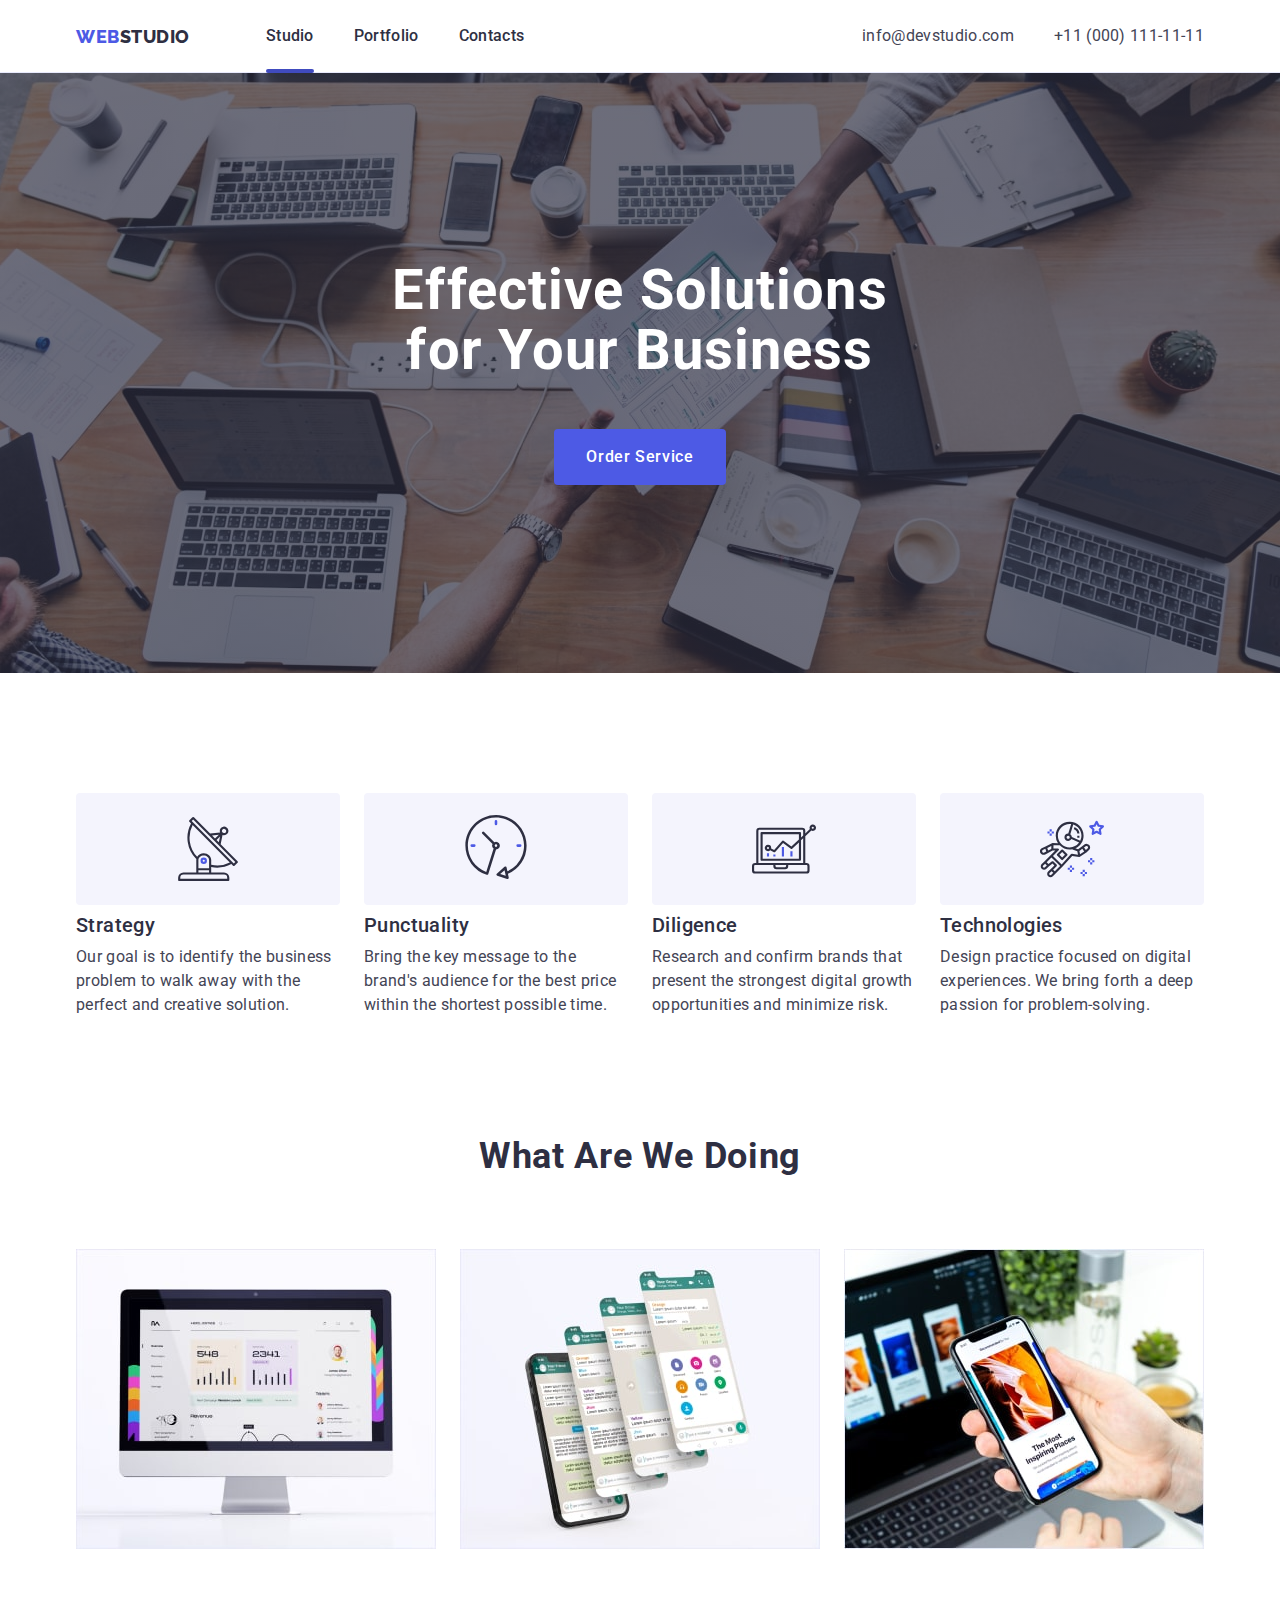
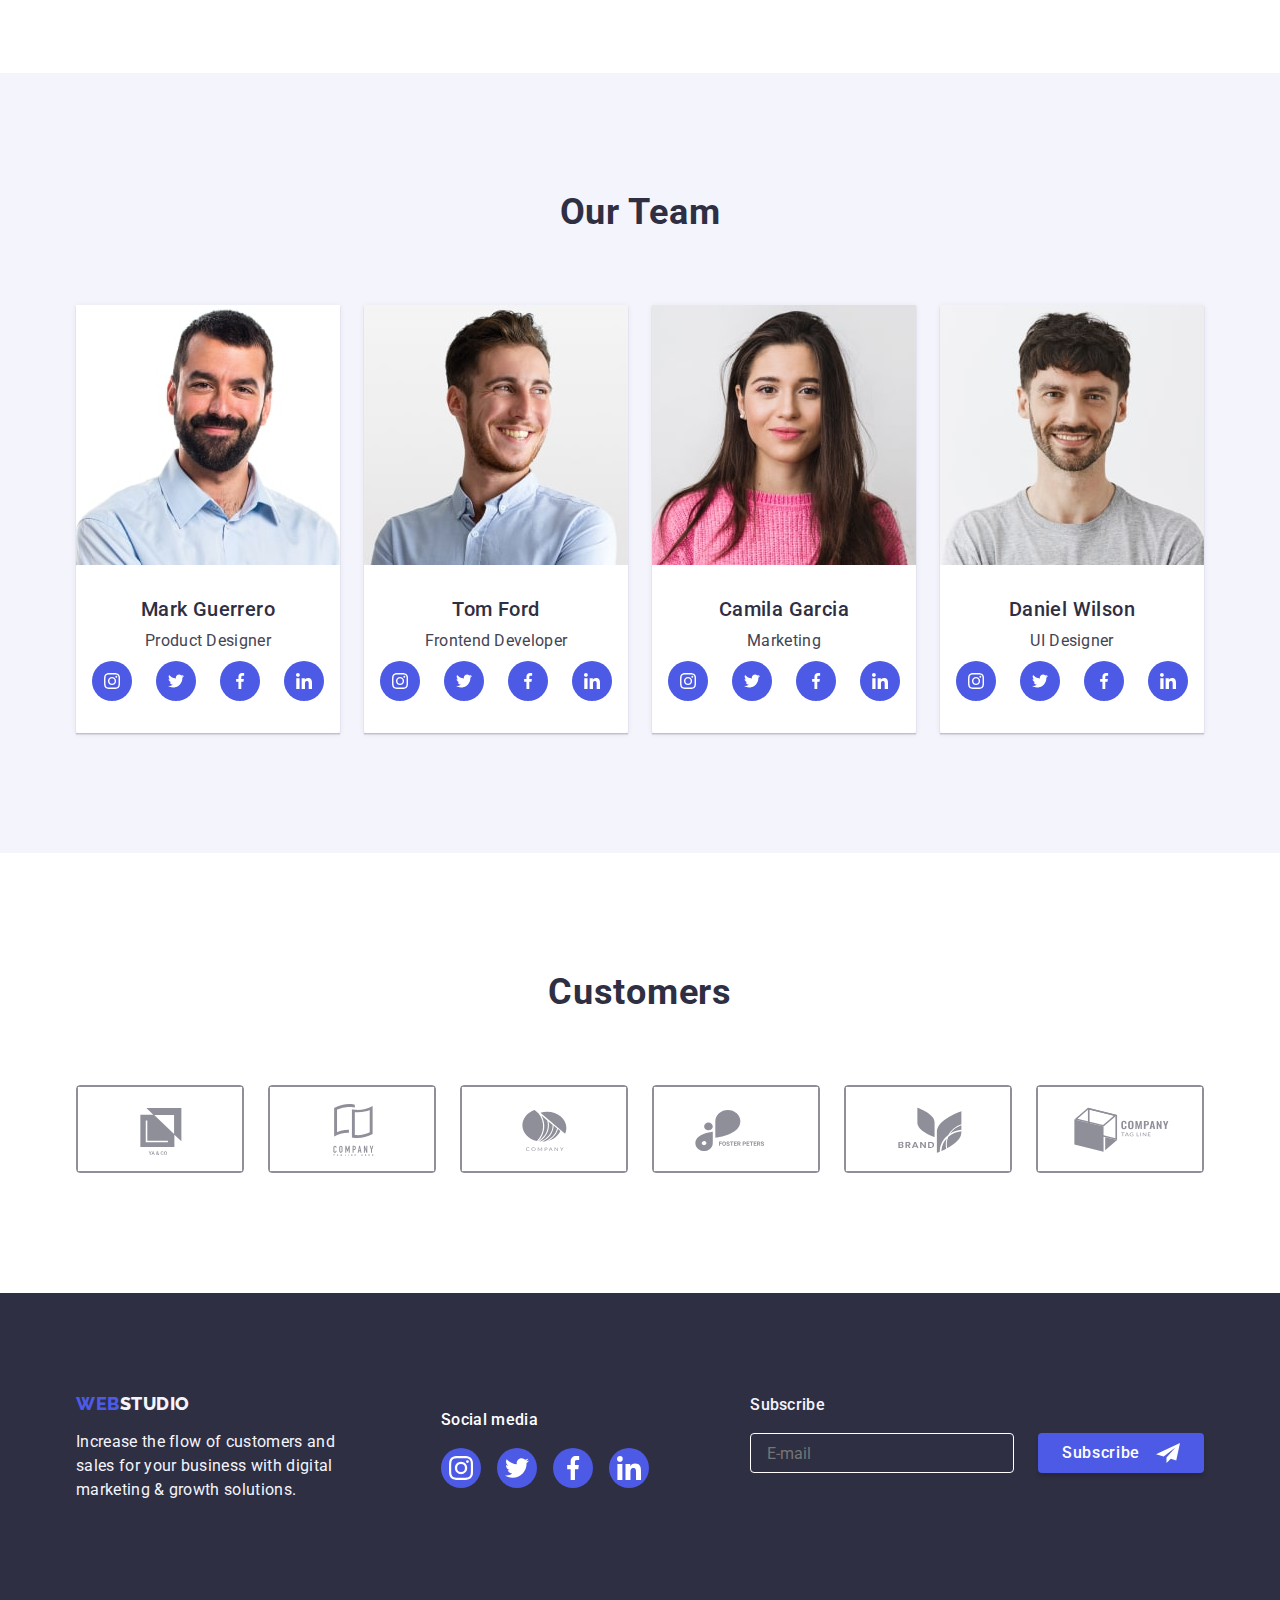
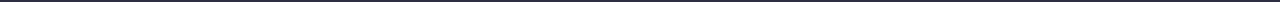
==== index.html @ 7d73eb9a "clone" ====
<!DOCTYPE html>
<html lang="en">
  <head>
    <meta charset="UTF-8" />
    <meta http-equiv="X-UA-Compatible" content="IE=edge" />
    <meta name="viewport" content="width=device-width, initial-scale=1.0" />
    <title>Document</title>
    <link rel="preconnect" href="https://fonts.googleapis.com" />
    <link rel="preconnect" href="https://fonts.gstatic.com" crossorigin />
    <link
      href="https://fonts.googleapis.com/css2?family=Raleway:wght@800&family=Roboto:wght@400;500;700;900&display=swap"
      rel="stylesheet"
    />
    <link
      rel="stylesheet"
      href="https://cdnjs.cloudflare.com/ajax/libs/modern-normalize/1.1.0/modern-normalize.min.css"
    />
    <link rel="stylesheet" href="./css/styles.css" />
  </head>

  <body>
    <header class="header">
      <div class="container header-container">
        <nav class="header-navigation">
          <a class="logo-web link" href="./index.html"
            >Web<span class="logo-studio">Studio</span></a
          >
          <ul class="header-menu list">
            <li class="menu-item item">
              <a class="header-link menu-link link current" href="./index.html"
                >Studio</a
              >
            </li>
            <li class="menu-item item">
              <a class="header-link menu-link link" href="./portfolio.html"
                >Portfolio</a
              >
            </li>
            <li class="menu-item item">
              <a class="header-link menu-link link" href="">Contacts</a>
            </li>
          </ul>
        </nav>
        <address class="header-information">
          <ul class="header-information-list list">
            <li class="item information-item">
              <a
                class="header-link contact-link link"
                href="mailto:info@devstudio.com"
                >info@devstudio.com</a
              >
            </li>
            <li class="item information-item">
              <a class="header-link contact-link link" href="tel:+110001111111"
                >+11 (000) 111-11-11</a
              >
            </li>
          </ul>
        </address>
      </div>
    </header>
    <main>
      <section class="hero">
        <div class="container hero-container">
          <h1 class="hero-title">Effective Solutions for Your Business</h1>
          <button type="button" class="hero-button button" data-modal-open>
            Order Service
          </button>
        </div>
      </section>
      <section class="benefits section">
        <div class="container container-benefits">
          <h2 hidden class="benefits-title title">Benefits</h2>
          <ul class="benefits-list list benefits-container">
            <li class="benefits-item item">
              <div class="benefits-wrap">
                <svg class="benefits-icon" width="64" height="64">
                  <use href="./images/icons.svg#icon-antenna"></use>
                </svg>
              </div>
              <h3 class="benefits-subtitle subtitle">Strategy</h3>
              <p class="benefits-text text">
                Our goal is to identify the business problem to walk away with
                the perfect and creative solution.
              </p>
            </li>
            <li class="benefits-item item">
              <div class="benefits-wrap">
                <div>
                  <svg class="benefits-icon" width="64" height="64">
                    <use href="./images/icons.svg#icon-clock"></use>
                  </svg>
                </div>
              </div>
              <h3 class="benefits-subtitle subtitle">Punctuality</h3>
              <p class="benefits-text text">
                Bring the key message to the brand's audience for the best price
                within the shortest possible time.
              </p>
            </li>
            <li class="benefits-item item">
              <div class="benefits-wrap">
                <svg class="benefits-icon" width="64" height="64">
                  <use href="./images/icons.svg#icon-diagram"></use>
                </svg>
              </div>
              <h3 class="benefits-subtitle subtitle">Diligence</h3>
              <p class="benefits-text text">
                Research and confirm brands that present the strongest digital
                growth opportunities and minimize risk.
              </p>
            </li>

            <li class="benefits-item item">
              <div class="benefits-wrap">
                <svg class="benefits-icon" width="64" height="64">
                  <use href="./images/icons.svg#icon-astronaut"></use>
                </svg>
              </div>
              <h3 class="benefits-subtitle subtitle">Technologies</h3>
              <p class="benefits-text text">
                Design practice focused on digital experiences. We bring forth a
                deep passion for problem-solving.
              </p>
            </li>
          </ul>
        </div>
      </section>
      <section class="service section">
        <div class="container">
          <h2 class="service-title title">What are we doing</h2>
          <ul class="service-list list service-container">
            <li class="service-item item">
              <img
                class="service-image"
                src="./images/img1-1.jpg"
                alt="statistics on the monitor"
                width="360"
                height="300"
              />
            </li>
            <li class="service-item item">
              <img
                class="service-image"
                src="./images/img1-2.jpg"
                alt="chat on the phone"
                width="360"
                height="300"
              />
            </li>
            <li class="service-item item">
              <img
                class="service-image"
                src="./images/img1-3.jpg"
                alt="phone and laptop"
                width="360"
                height="300"
              />
            </li>
          </ul>
        </div>
      </section>
      <section class="team section">
        <div class="container">
          <h2 class="team-title title">Our Team</h2>
          <ul class="team-list list team-container">
            <li class="team-item item">
              <img
                class="team-image"
                src="./images/img-2-1.jpg"
                alt="portrait of the Product Designer"
                width="264"
                height="260"
              />
              <div class="team-wrap">
                <h3 class="team-subtitle subtitle">Mark Guerrero</h3>
                <p class="team-text text">Product Designer</p>
                <ul class="team-soc-list list">
                  <li class="team-soc-item item">
                    <a href="" class="team-soc-link link">
                      <svg class="team-soc-icon" width="16" height="16">
                        <use href="./images/icons.svg#icon-instagram"></use>
                      </svg>
                    </a>
                  </li>
                  <li class="team-soc-item item">
                    <a href="" class="team-soc-link link">
                      <svg class="team-soc-icon" width="16" height="16">
                        <use href="./images/icons.svg#icon-twitter"></use>
                      </svg>
                    </a>
                  </li>
                  <li class="team-soc-item item">
                    <a href="" class="team-soc-link link">
                      <svg class="team-soc-icon" width="16" height="16">
                        <use href="./images/icons.svg#icon-facebook"></use>
                      </svg>
                    </a>
                  </li>
                  <li class="team-soc-item item">
                    <a href="" class="team-soc-link link">
                      <svg class="team-soc-icon" width="16" height="16">
                        <use href="./images/icons.svg#icon-linkedin"></use>
                      </svg>
                    </a>
                  </li>
                </ul>
              </div>
            </li>
            <li class="team-item item">
              <img
                class="team-image"
                src="./images/img-2-2.jpg"
                alt="portrait of the Frontend Developer"
                width="264"
                height="260"
              />
              <div class="team-wrap">
                <h3 class="team-subtitle subtitle">Tom Ford</h3>
                <p class="team-text text">Frontend Developer</p>
                <ul class="team-soc-list list">
                  <li class="team-soc-item item">
                    <a href="" class="team-soc-link link">
                      <svg class="team-soc-icon" width="16" height="16">
                        <use href="./images/icons.svg#icon-instagram"></use>
                      </svg>
                    </a>
                  </li>
                  <li class="team-soc-item item">
                    <a href="" class="team-soc-link link">
                      <svg class="team-soc-icon" width="16" height="16">
                        <use href="./images/icons.svg#icon-twitter"></use>
                      </svg>
                    </a>
                  </li>
                  <li class="team-soc-item item">
                    <a href="" class="team-soc-link link">
                      <svg class="team-soc-icon" width="16" height="16">
                        <use href="./images/icons.svg#icon-facebook"></use>
                      </svg>
                    </a>
                  </li>
                  <li class="team-soc-item item">
                    <a href="" class="team-soc-link link">
                      <svg class="team-soc-icon" width="16" height="16">
                        <use href="./images/icons.svg#icon-linkedin"></use>
                      </svg>
                    </a>
                  </li>
                </ul>
              </div>
            </li>
            <li class="team-item item">
              <img
                class="team-image"
                src="./images/img2-3.jpg"
                alt="portrait of marketing worker"
                width="264"
                height="260"
              />
              <div class="team-wrap">
                <h3 class="team-subtitle subtitle">Camila Garcia</h3>
                <p class="team-text text">Marketing</p>
                <ul class="team-soc-list list">
                  <li class="team-soc-item item">
                    <a href="" class="team-soc-link link">
                      <svg class="team-soc-icon" width="16" height="16">
                        <use href="./images/icons.svg#icon-instagram"></use>
                      </svg>
                    </a>
                  </li>
                  <li class="team-soc-item item">
                    <a href="" class="team-soc-link link">
                      <svg class="team-soc-icon" width="16" height="16">
                        <use href="./images/icons.svg#icon-twitter"></use>
                      </svg>
                    </a>
                  </li>
                  <li class="team-soc-item item">
                    <a href="" class="team-soc-link link">
                      <svg class="team-soc-icon" width="16" height="16">
                        <use href="./images/icons.svg#icon-facebook"></use>
                      </svg>
                    </a>
                  </li>
                  <li class="team-soc-item item">
                    <a href="" class="team-soc-link link">
                      <svg class="team-soc-icon" width="16" height="16">
                        <use href="./images/icons.svg#icon-linkedin"></use>
                      </svg>
                    </a>
                  </li>
                </ul>
              </div>
            </li>
            <li class="team-item item">
              <img
                class="team-image"
                src="./images/img2-4.jpg"
                alt="portrait of the UI Designer"
                width="264"
                height="260"
              />
              <div class="team-wrap">
                <h3 class="team-subtitle subtitle">Daniel Wilson</h3>
                <p class="team-text text">UI Designer</p>
                <ul class="team-soc-list list">
                  <li class="team-soc-item item">
                    <a href="" class="team-soc-link link">
                      <svg class="team-soc-icon" width="16" height="16">
                        <use href="./images/icons.svg#icon-instagram"></use>
                      </svg>
                    </a>
                  </li>
                  <li class="team-soc-item item">
                    <a href="" class="team-soc-link link">
                      <svg class="team-soc-icon" width="16" height="16">
                        <use href="./images/icons.svg#icon-twitter"></use>
                      </svg>
                    </a>
                  </li>
                  <li class="team-soc-item item">
                    <a href="" class="team-soc-link link">
                      <svg class="team-soc-icon" width="16" height="16">
                        <use href="./images/icons.svg#icon-facebook"></use>
                      </svg>
                    </a>
                  </li>
                  <li class="team-soc-item item">
                    <a href="" class="team-soc-link link">
                      <svg class="team-soc-icon" width="16" height="16">
                        <use href="./images/icons.svg#icon-linkedin"></use>
                      </svg>
                    </a>
                  </li>
                </ul>
              </div>
            </li>
          </ul>
        </div>
      </section>
      <section class="section section-customers">
        <div class="container container-customers">
          <h2 class="title customers-title">Customers</h2>
          <ul class="list customers-list">
            <li class="item item-customers">
              <a href="" class="link customers-link">
                <svg class="customers-soc-icon" width="104" height="56">
                  <use href="./images/icons.svg#icon-Logo1"></use>
                </svg>
              </a>
            </li>
            <li class="item item-customers">
              <a href="" class="link customers-link">
                <svg class="customers-soc-icon" width="104" height="56">
                  <use href="./images/icons.svg#icon-Logo2"></use>
                </svg>
              </a>
            </li>
            <li class="item item-customers">
              <a href="" class="link customers-link">
                <svg class="customers-soc-icon" width="104" height="56">
                  <use href="./images/icons.svg#icon-Logo3"></use>
                </svg>
              </a>
            </li>
            <li class="item item-customers">
              <a href="" class="link customers-link">
                <svg class="customers-soc-icon" width="104" height="56">
                  <use href="./images/icons.svg#icon-Logo4"></use>
                </svg>
              </a>
            </li>
            <li class="item item-customers">
              <a href="" class="link customers-link">
                <svg class="customers-soc-icon" width="104" height="56">
                  <use href="./images/icons.svg#icon-Logo5"></use>
                </svg>
              </a>
            </li>
            <li class="item item-customers">
              <a href="" class="link customers-link">
                <svg class="customers-soc-icon" width="104" height="56">
                  <use href="./images/icons.svg#icon-Logo6"></use>
                </svg>
              </a>
            </li>
          </ul>
        </div>
      </section>
    </main>
    <footer class="footer">
      <div class="container">
        <div class="footer-wrap">
          <div class="footer-top">
            <a class="footer-logo logo-web link" href="./index.html"
              >Web<span class="logo-studio studio">Studio</span></a
            >
            <p class="footer-text text">
              Increase the flow of customers and sales for your business with
              digital marketing & growth solutions.
            </p>
          </div>
          <div class="footer-soc-icon">
            <p class="social-media">Social media</p>
            <ul class="list footer-list">
              <li class="item footer-item">
                <a href="" class="link team-soc-link footer-link">
                  <svg
                    class="footer-soc-icon team-soc-icon"
                    width="24"
                    height="24"
                  >
                    <use href="./images/icons.svg#icon-instagram"></use>
                  </svg>
                </a>
              </li>
              <li class="item footer-item">
                <a href="" class="link team-soc-link footer-link">
                  <svg
                    class="footer-soc-icon team-soc-icon"
                    width="24"
                    height="24"
                  >
                    <use href="./images/icons.svg#icon-twitter"></use>
                  </svg>
                </a>
              </li>
              <li class="item footer-item">
                <a href="" class="link team-soc-link footer-link">
                  <svg
                    class="footer-soc-icon team-soc-icon"
                    width="24"
                    height="24"
                  >
                    <use href="./images/icons.svg#icon-facebook"></use>
                  </svg>
                </a>
              </li>
              <li class="item footer-item">
                <a href="" class="link team-soc-link footer-link">
                  <svg
                    class="footer-soc-icon team-soc-icon"
                    width="24"
                    height="24"
                  >
                    <use href="./images/icons.svg#icon-linkedin"></use>
                  </svg>
                </a>
              </li>
            </ul>
          </div>
          <div class="footer-subscribe">
            <p class="footer-form-text footer-text text">Subscribe</p>
            <form>
              <div class="footer-subscribe-form">
                <input
                  class="email-input"
                  type="email"
                  name="subscribe_email"
                  id="subscribe"
                  placeholder="E-mail"
                />
                <button class="footer-form-button button" type="submit">
                  Subscribe
                  <svg class="modal-icon-plane" width="24" height="24">
                    <use href="./images/icons.svg#icon-plane"></use>
                  </svg>
                </button>
              </div>
            </form>
          </div>
        </div>
      </div>
    </footer>
    <div class="backdrop is-hidden" data-modal>
      <div class="modal">
        <button type="button" class="modal-btn" data-modal-close>
          <svg class="modal-icon" width="8" height="8">
            <use href="./images/icons.svg#icon-close-modal"></use>
          </svg>
        </button>
        <h3 class="modal-title">
          Leave your contacts and we will call you back
        </h3>
        <form class="modal-form">
          <label class="modal-form-field">
            <span class="modal-form-input-desc">Name</span>
            <span class="input-relative">
              <input
                type="text"
                name="user_name"
                required
                class="modal-form-input"
              />
              <svg class="input-icon">
                <use href="./images/icons.svg#icon-name"></use>
              </svg>
            </span>
          </label>
          <label class="modal-form-field">
            <span class="modal-form-input-desc">Phone</span>
            <span class="input-relative">
              <input
                type="tel"
                name="user_phone"
                required
                class="modal-form-input"
              />
              <svg class="input-icon">
                <use href="./images/icons.svg#icon-phone"></use>
              </svg>
            </span>
          </label>
          <label class="modal-form-field">
            <span class="modal-form-input-desc">Email</span>
            <span class="input-relative">
              <input
                type="email"
                name="user_email"
                required
                class="modal-form-input"
              />
              <svg class="input-icon">
                <use href="./images/icons.svg#icon-email"></use>
              </svg>
            </span>
          </label>
          <label class="modal-form-field">
            <span class="modal-form-input-desc">Comment</span>
            <textarea
              class="modal-form-message"
              name="user_message"
              placeholder="Text input"
            ></textarea>
          </label>
          <div class="modal-form-wrap">
            <input
              id="privacy"
              type="checkbox"
              name="user_policy"
              class="modal-form-check visually-hidden"
              value="true"
            />
            <label for="privacy" class="modal-form-check-desc">
              <span class="modal-check">
                <svg class="check-icon" width="10" height="8">
                  <use href="./images/icons.svg#icon-check"></use>
                </svg>
              </span>
              I accept the terms and conditions of the&nbsp;<a
                class="link-privacy"
                href=""
                >Privacy Policy</a
              ></label
            >
          </div>
          <button type="submit" class="modal-form-submit button">Send</button>
        </form>
      </div>
    </div>
    <script src="./js/modal.js"></script>
  </body>
</html>
---- css/styles.css ----
:root {
  --primary-brand: #4d5ae5;
  --pressed-state: #404bbf;
  --dark: #2e2f42;
  --success: #31d0aa;
  --text: #434455;
  --subtle-text: #8e8f99;
  --accent: #e7e9fc;
  --light: #f4f4fd;
  --modal-overlay: rgba(46, 47, 66, 0.4);
  --hero-background: linear-gradient(
    rgba(46, 47, 66, 0.7),
    rgba(46, 47, 66, 0.7)
  );
  --white-background: #ffffff;
  --modal-background: #fcfcfc;
  --transition-dur-and-func: 250ms cubic-bezier(0.4, 0, 0.2, 1);
}

h1,
h2,
h3,
p,
ul {
  margin: 0;
  padding: 0;
}

.list {
  list-style: none;
}

.link {
  line-height: 1.5;
  letter-spacing: 0.02em;
  color: var(--text);
  text-decoration: none;
}

body {
  font-family: "Roboto", sans-serif;
  font-size: 16px;
  color: var(--text);
  background-color: var(--white-background);
}

.container {
  width: 1158px;
  padding-left: 15px;
  padding-right: 15px;
  margin-left: auto;
  margin-right: auto;
}

.visually-hidden {
  position: absolute;
  width: 1px;
  height: 1px;
  margin: -1px;
  border: 0;
  padding: 0;
  white-space: nowrap;
  clip-path: inset(100%);
  clip: rect(0 0 0 0);
  overflow: hidden;
}

.section {
  padding: 120px 0;
}

.title {
  margin-bottom: 72px;

  font-size: 36px;
  line-height: 1.11;
  text-align: center;
  letter-spacing: 0.02em;
  text-transform: capitalize;
  color: var(--dark);
}

.subtitle {
  font-weight: 500;
  font-size: 20px;
  line-height: 1.2;
  letter-spacing: 0.02em;
  color: var(--dark);
}

.button {
  transition: color var(--transition-dur-and-func),
    background var(--transition-dur-and-func),
    box-shadow var(--transition-dur-and-func);
}

.button:is(:hover, :focus) {
  color: var(--white-background);
  background: var(--pressed-state);
}

/*------------------ HEADER -------------*/

.header {
  border-bottom: 1px solid var(--accent);
}

.header-container {
  display: flex;
  align-items: center;
}

.header-navigation {
  display: flex;
  align-items: center;
}

.header-menu {
  display: flex;
  align-items: center;
}

.menu-item:not(:last-child) {
  margin-right: 40px;
}

.header-information-list {
  display: flex;
  align-items: center;
  gap: 40px;
}

.logo-web {
  margin-right: 76px;
  padding-top: 25.5px;
  padding-bottom: 25.5px;

  font-family: "Raleway", sans-serif;
  font-weight: 800;
  font-size: 18px;
  line-height: 1.17;
  letter-spacing: 0.03em;
  text-decoration: none;
  text-transform: uppercase;
  color: var(--primary-brand);
}

.logo-studio {
  color: var(--dark);
}

.header-link {
  padding-top: 24px;
  padding-bottom: 24px;
  transition: color var(--transition-dur-and-func);
}

.menu-item {
  position: relative;
}

.menu-link {
  font-weight: 500;
  line-height: 1.5;
  letter-spacing: 0.02em;
  color: var(--dark);
}

.current::after {
  content: "";
  position: absolute;
  left: 0;
  bottom: -25px;
  width: 100%;
  height: 4px;
  border-radius: 2px;
  background-color: var(--pressed-state);
}

.menu-link:hover,
.menu-link:focus,
.contact-link:hover,
.contact-link:focus {
  color: var(--pressed-state);
}

.header-information {
  margin-left: auto;

  font-style: normal;
}
/*------------------ HEADER -------------*/
/*---------------- hero -----------------*/

.hero {
  padding: 188px 0;
  margin-left: auto;
  margin-right: auto;
  text-align: center;
  max-width: 1440px;
  height: 600px;
  background-color: var(--dark);
  background-image: var(--hero-background), url(../images/hero-bg.jpg);
  background-position: center;
  background-size: cover;
}

.hero-title {
  max-width: 496px;
  margin-left: auto;
  margin-right: auto;
  margin-bottom: 48px;

  font-size: 56px;
  line-height: 1.07;
  letter-spacing: 0.02em;
  color: var(--white-background);
}

.hero-button {
  display: inline-block;
  border: transparent;
  border-radius: 4px;
  padding: 16px 32px;
  margin: 0 auto;

  font-family: "Roboto", sans-serif;
  font-weight: 500;
  font-size: 16px;
  line-height: 1.5;
  letter-spacing: 0.04em;
  color: var(--white-background);
  background: var(--primary-brand);
  cursor: pointer;
}
/*---------------- hero -----------------*/
/* ----------------- benefits-----------*/

.benefits-list {
  display: flex;
  align-items: center;
  gap: 24px;
}

.benefits-item {
}

.benefits-wrap {
  display: flex;
  align-items: center;
  justify-content: center;
  height: 112px;
  margin-bottom: 8px;
  background-color: var(--light);
  border-radius: 4px;
}

.benefits-icon {
  width: 64px;
  height: 64px;
}

.benefits-subtitle {
  margin-bottom: 8px;
}
.benefits-item {
  width: 264px;
}

.benefits-text {
  min-width: 264px;
}
/* ----------------- benefits-----------*/
/* -----------service-------------- */

.service-container {
  display: flex;
  align-items: center;
  gap: 24px;
}

.service {
  padding-top: 0;
  padding-bottom: 120px;
}
/* -----------service-------------- */
/* -------------------Our Team---------------- */

.team-container {
  display: flex;
  align-items: flex-start;
  gap: 24px;
}

.team {
  background: var(--light);
}

.team-subtitle {
  margin-bottom: 8px;
  text-align: center;
}

.team-image {
  display: block;
}

.team-item {
  box-shadow: 0px 1px 6px rgba(46, 47, 66, 0.08),
    0px 1px 1px rgba(46, 47, 66, 0.16), 0px 2px 1px rgba(46, 47, 66, 0.08);
}

.team-wrap {
  padding-top: 32px;
  padding-bottom: 32px;

  border-radius: 0px 0px 4px 4px;
  background-color: var(--white-background);
}

.team-text {
  text-align: center;
  margin-bottom: 8px;
}

.text {
  line-height: 1.5;
  letter-spacing: 0.02em;
  color: var(--text);
}

.team-soc-list {
  display: flex;
  justify-content: center;
  gap: 24px;
}

.team-soc-item {
  width: 40px;
  height: 40px;
}

.team-soc-link {
  width: 100%;
  height: 100%;
  border-radius: 50%;
  background-color: var(--primary-brand);
  display: flex;
  align-items: center;
  justify-content: center;
  transition: background-color var(--transition-dur-and-func);
}

.team-soc-link:hover,
.team-soc-link:focus {
  background-color: var(--pressed-state);
}

.team-soc-icon {
  fill: var(--white-background);
}
/* -------------------Our Team---------------- */
/* ------------------CUSTOMERS----------- */

.section-customers {
}

.customers-title {
  margin-bottom: 72px;
}

.customers-list {
  display: flex;
  justify-content: center;
  gap: 24px;
}

.item-customers {
  width: 168px;
  height: 88px;
  border: 1px solid var(--subtle-text);
  border-radius: 4px;
}

.customers-link {
  width: 100%;
  height: 100%;
  border: 1px solid var(--subtle-text);
  display: flex;
  align-items: center;
  justify-content: center;
  color: var(--subtle-text);
  transition: border var(--transition-dur-and-func),
    color var(--transition-dur-and-func);
}

.customers-link:hover,
.customers-link:focus {
  border-color: #404bbf;
  color: var(--pressed-state);
}

.customers-soc-icon {
  fill: currentColor;
}
/* ------------------CUSTOMERS----------- */
/* -------------Portfolio------------- */

.portfolio-container {
  display: flex;
  justify-content: center;
  gap: 24px;
  margin-bottom: 87px;
}

.portfolio-section {
  padding-top: 96px;
  padding-bottom: 120px;
}

.portfolio-button {
  display: inline-block;
  padding: 12px 24px;
  border: transparent;
  border-radius: 4px;

  font-family: "Roboto", sans-serif;
  font-weight: 500;
  font-size: 16px;
  line-height: 1.5;
  letter-spacing: 0.04em;
  background: var(--light);
  color: var(--primary-brand);
  cursor: pointer;
}

.portfolio-button:hover,
.portfolio-button:focus {
  box-shadow: 0px 3px 1px rgba(0, 0, 0, 0.1), 0px 2px 1px rgba(0, 0, 0, 0.08),
    0px 2px 2px rgba(0, 0, 0, 0.12);
}

.portfolio-work-container {
  display: flex;
  flex-wrap: wrap;
  gap: 48px 24px;
  padding-left: 0;
  padding-right: 0;
}

.item-wrap {
  flex-basis: calc((100 - 48px) / 3);
  background: var(--white-background);
}

.container-link {
  display: block;
  transition: box-shadow var(--transition-dur-and-func);
}

.container-link:hover {
  box-shadow: 0px 1px 6px rgba(46, 47, 66, 0.08),
    0px 1px 1px rgba(46, 47, 66, 0.16), 0px 2px 1px rgba(46, 47, 66, 0.08);
}

.container-link:hover .portfolio-top-text,
.container-link:focus .portfolio-top-text {
  transform: translate(0);
}

.portfolio-subtitle {
  margin-bottom: 8px;
}

.portfolio-list {
  margin-bottom: 72px;
  padding: 0;
}

.portfolio-image {
  display: block;
}

.portfolio-wrap {
  padding-top: 32px;
  padding-bottom: 32px;
  padding-left: 16px;
  border: 1px solid #e7e9fc;
  border-top: 0;
}

.portfolio-text-wrap {
  position: relative;
  overflow: hidden;
}

.portfolio-top-text {
  position: absolute;
  top: 0;
  height: 100%;
  padding: 40px 32px;
  color: var(--light);
  background-color: var(--primary-brand);
  transform: translateY(100%);
  transition: transform var(--transition-dur-and-func);
  overflow: auto;
}
/* -------------Portfolio------------- */
/* -------------Footer------------------------- */
.footer {
  padding: 100px 0;
  background: var(--dark);
}

.footer-wrap {
  display: flex;
  flex-wrap: nowrap;
  justify-content: space-between;
}

.footer-top {
  display: block;
  /* margin-right: 120px; */
}

.footer-logo {
  display: flex;
  padding: 0;
  margin-bottom: 16px;
}
.studio {
  color: var(--light);
}
.footer-text {
  width: 264px;
  color: var(--light);
}

.footer-soc-icon {
  display: block;
  flex-direction: column;
  align-items: flex-start;
  align-content: center;
  width: 208px;
}

.social-media {
  display: flex;
  font-weight: 500;
  line-height: 1.5;
  letter-spacing: 0.02em;
  margin-bottom: 16px;
  color: var(--white-background);
}

.footer-list {
  display: flex;
  justify-content: center;
  gap: 16px;
}

.footer-item {
  width: 40px;
  height: 40px;
}

.footer-link {
  transform: background-color var(--transition-dur-and-func);
}

.footer-link:hover,
.footer-link:focus {
  background-color: var(--success);
}

.subscribe {
}

.footer-form-text {
  font-weight: 500;
  margin-bottom: 16px;
  line-height: 1.5;
  letter-spacing: 0.02em;
  display: flex;
}

.footer-subscribe-form {
  display: flex;
}

.email-input {
  font-family: inherit;
  font-size: 100%;
  line-height: 1.15;
  width: 264px;
  height: 40px;
  margin-right: 24px;
  padding: 8px 16px;
  background-color: transparent;
  color: var(--white-background);
  border: 1px solid var(--white-background);
  border-radius: 4px;
  outline: none;
}

.email-input:focus {
  color: var(--white-background);
  border: 1px solid var(--white-background);
}

.footer-form-button {
  display: flex;
  align-self: center;
  justify-content: center;
  border: transparent;
  border-radius: 4px;
  padding: 8px 24px;
  margin: 0 auto;
  gap: 16px;

  /* width: 165px;
  height: 40px; */
  font-family: "Roboto", sans-serif;
  font-weight: 500;
  font-size: 16px;
  line-height: 1.5;
  letter-spacing: 0.04em;
  color: var(--white-background);
  background: var(--primary-brand);
  box-shadow: 0px 4px 4px rgba(0, 0, 0, 0.15);
  cursor: pointer;

  transition: color var(--transition-dur-and-func),
    background var(--transition-dur-and-func),
    box-shadow var(--transition-dur-and-func);
}

.modal-icon-plane {
  fill: var(--white-background);
}
/* -------------Footer------------------------- */
/* ----------------backdrop----------------- */

.backdrop {
  position: fixed;
  top: 0;
  width: 100%;
  height: 100%;
  background-color: rgba(46, 47, 66, 0.4);
  transition: opacity var(--transition-dur-and-func),
    visibility var(--transition-dur-and-func);
}

.backdrop.is-hidden {
  opacity: 0;
  visibility: hidden;
  pointer-events: none;
}
/* ----------------backdrop----------------- */

/* ----------------------modal------------------ */

.modal {
  position: absolute;
  top: 50%;
  left: 50%;
  transform: translate(-50%, -50%) scale(1);
  width: 408px;
  min-height: 576px;
  padding: 72px 24px 24px 24px;
  margin: 0 auto;
  background-color: var(--modal-background);
  border-radius: 4px;
  box-shadow: 0px 1px 1px rgba(0, 0, 0, 0.14), 0px 1px 3px rgba(0, 0, 0, 0.12),
    0px 2px 1px rgba(0, 0, 0, 0.2);
  transition: transform var(--transition-dur-and-func);
}

.backdrop.is-hidden .modal {
  transform: translate(-50%, -50%) scale(0);
}

.modal-btn {
  position: absolute;
  top: 24px;
  right: 24px;
  display: flex;
  justify-content: center;
  align-items: center;
  background-color: var(--accent);
  border: 1px solid rgba(0, 0, 0, 0.1);
  border-radius: 50%;
  padding: 0;
  cursor: pointer;
  width: 24px;
  height: 24px;
  transition: background-color var(--transition-dur-and-func);
}

.modal-btn:hover,
.modal-btn:focus {
  background-color: var(--pressed-state);
}

.modal-icon {
  fill: var(--dark);
  transition: fill var(--transition-dur-and-func);
}

.modal-btn:hover .modal-icon {
  fill: #ffffff;
}

.modal-title {
  font-size: 16px;
  line-height: 1.5%;
  letter-spacing: 0.02em;
  color: var(--dark);
  text-align: center;
  margin-bottom: 16px;
}

.modal-form {
  display: flex;
  flex-direction: column;
}

.modal-form-field {
  margin-bottom: 8px;
}

.modal-form-input-desc {
  display: block;
  font-size: 12px;
  line-height: 1.17;
  letter-spacing: 0.04em;
  color: var(--subtle-text);
  margin-bottom: 4px;
}

.input-relative {
  position: relative;
}

.modal-form-input {
  width: 100%;
  height: 40px;
  border: 1px solid rgba(33, 33, 33, 0.2);
  border-radius: 4px;
  padding-left: 38px;
  background: var(--modal-background);
  transition: border-color var(--transition-dur-and-func);
}

.modal-form-input:focus {
  outline: none;
  border-color: var(--primary-brand);
}

.input-icon {
  position: absolute;
  top: 50%;
  left: 16px;
  transform: translateY(-50%);
  width: 18px;
  height: 24px;
  transition: fill var(--transition-dur-and-func);
}

.modal-form-input:focus + .input-icon {
  fill: var(--primary-brand);
}

.modal-form-message {
  width: 100%;
  height: 120px;
  padding: 8px 16px;
  resize: none;
  transition: border-color var(--transition-dur-and-func);
  border: 1px solid rgba(33, 33, 33, 0.2);
  border-radius: 4px;
}

.modal-form-message:focus {
  border-color: var(--primary-brand);
  outline: none;
}

.modal-form-wrap {
  margin-bottom: 24px;
}

.modal-form-check-desc {
  display: flex;
  align-items: center;
  font-size: 12px;
  line-height: 1.17;
  letter-spacing: 0.04em;
  color: var(--subtle-text);
}

.modal-check {
  width: 16px;
  height: 16px;
  border: 1px solid rgba(46, 47, 66, 0.4);
  border-radius: 2px;
  margin-right: 8px;
  display: flex;
  align-items: center;
  justify-content: center;
  fill: transparent;
  transition: fill var(--transition-dur-and-func),
    background-color var(--transition-dur-and-func),
    border var(--transition-dur-and-func);
}

.modal-form-check:checked + .modal-form-check-desc span {
  background-color: var(--pressed-state);
  border: none;
  fill: var(--light);
}

.modal-form-check:focus + .modal-form-check-desc span {
  border-color: var(--pressed-state);
}

.link-privacy {
  color: var(--primary-brand);
}
.modal-form-submit {
  display: inline-block;
  align-self: center;
  border: transparent;
  border-radius: 4px;
  padding: 16px 32px;
  margin: 0 auto;

  min-width: 169px;
  font-family: "Roboto", sans-serif;
  font-weight: 500;
  font-size: 16px;
  line-height: 1.5;
  letter-spacing: 0.04em;
  color: var(--white-background);
  background: var(--primary-brand);
  box-shadow: 0px 4px 4px rgba(0, 0, 0, 0.15);
  cursor: pointer;

  transition: color var(--transition-dur-and-func),
    background var(--transition-dur-and-func),
    box-shadow var(--transition-dur-and-func);
}

.modal-form-submit:is(:hover, :focus) {
  color: var(--white-background);
  background: var(--pressed-state);
  box-shadow: 0px 3px 1px rgba(0, 0, 0, 0.1), 0px 2px 1px rgba(0, 0, 0, 0.08),
    0px 2px 2px rgba(0, 0, 0, 0.12);
}
/* ----------------------modal------------------ */
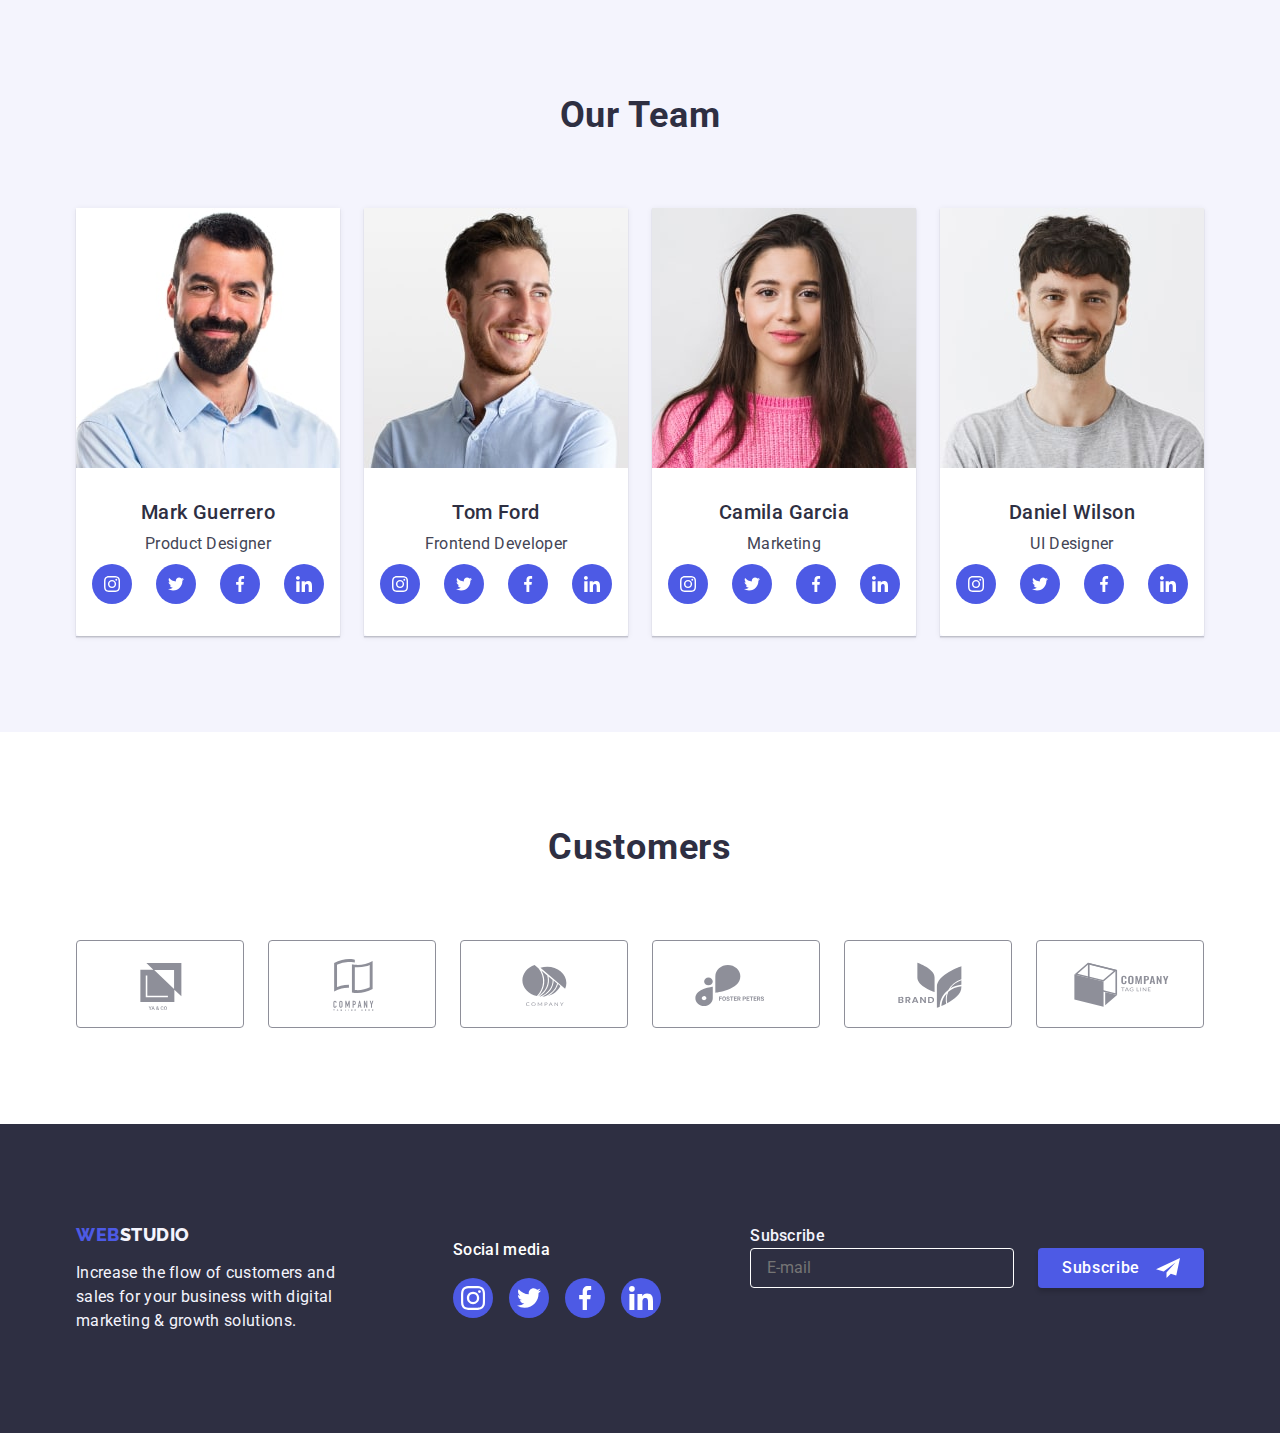
==== commit 93336ebd: "Team,Customers,Footer" ====
--- a/index.html
+++ b/index.html
@@ -19,7 +19,7 @@
   </head>
 
   <body>
-    <header class="header">
+    <!-- <header class="header">
       <div class="container header-container">
         <nav class="header-navigation">
           <a class="logo-web link" href="./index.html"
@@ -58,17 +58,17 @@
           </ul>
         </address>
       </div>
-    </header>
+    </header> -->
     <main>
-      <section class="hero">
+      <!-- <section class="hero">
         <div class="container hero-container">
           <h1 class="hero-title">Effective Solutions for Your Business</h1>
           <button type="button" class="hero-button button" data-modal-open>
             Order Service
           </button>
         </div>
-      </section>
-      <section class="benefits section">
+      </section> -->
+      <!-- <section class="benefits section">
         <div class="container container-benefits">
           <h2 hidden class="benefits-title title">Benefits</h2>
           <ul class="benefits-list list benefits-container">
@@ -125,8 +125,8 @@
             </li>
           </ul>
         </div>
-      </section>
-      <section class="service section">
+      </section> -->
+      <!-- <section class="service section">
         <div class="container">
           <h2 class="service-title title">What are we doing</h2>
           <ul class="service-list list service-container">
@@ -159,9 +159,9 @@
             </li>
           </ul>
         </div>
-      </section>
+      </section> -->
       <section class="team section">
-        <div class="container">
+        <div class="container container-mini">
           <h2 class="team-title title">Our Team</h2>
           <ul class="team-list list team-container">
             <li class="team-item item">
@@ -340,7 +340,7 @@
         </div>
       </section>
       <section class="section section-customers">
-        <div class="container container-customers">
+        <div class="container container-customers container-mini">
           <h2 class="title customers-title">Customers</h2>
           <ul class="list customers-list">
             <li class="item item-customers">
--- a/css/styles.css
+++ b/css/styles.css
@@ -45,11 +45,20 @@
 }
 
 .container {
-  width: 1158px;
+  /* width: 1158px; */
+  width: 100%;
   padding-left: 15px;
   padding-right: 15px;
+  margin-top: 0;
+  margin-bottom: 0;
   margin-left: auto;
   margin-right: auto;
+}
+img {
+  display: block;
+  max-width: 100%;
+  height: auto;
+  width: 100%;
 }
 
 .visually-hidden {
@@ -66,7 +75,8 @@
 }
 
 .section {
-  padding: 120px 0;
+  /* padding: 120px 0; */
+  padding: 96px 0;
 }
 
 .title {
@@ -237,12 +247,11 @@
 /* ----------------- benefits-----------*/
 
 .benefits-list {
-  display: flex;
-  align-items: center;
-  gap: 24px;
-}
-
-.benefits-item {
+  /* display: flex;
+  flex-wrap: wrap;
+  align-items: center; */
+  /* gap: 24px; */
+  gap: 72px;
 }
 
 .benefits-wrap {
@@ -253,6 +262,7 @@
   margin-bottom: 8px;
   background-color: var(--light);
   border-radius: 4px;
+  display: none;
 }
 
 .benefits-icon {
@@ -262,13 +272,19 @@
 
 .benefits-subtitle {
   margin-bottom: 8px;
+  font-weight: 700;
+  font-size: 36px;
+  line-height: 1.1;
 }
 .benefits-item {
   width: 264px;
 }
 
 .benefits-text {
-  min-width: 264px;
+  font-weight: 500;
+  /* min-width: 264px; */
+  /* margin-left: auto;
+  margin-right: auto; */
 }
 /* ----------------- benefits-----------*/
 /* -----------service-------------- */
@@ -288,8 +304,10 @@
 
 .team-container {
   display: flex;
-  align-items: flex-start;
-  gap: 24px;
+  flex-wrap: wrap;
+  /* align-items: flex-start; */
+  /* gap: 24px; */
+  gap: 72px;
 }
 
 .team {
@@ -306,6 +324,7 @@
 }
 
 .team-item {
+  flex-basis: 100%;
   box-shadow: 0px 1px 6px rgba(46, 47, 66, 0.08),
     0px 1px 1px rgba(46, 47, 66, 0.16), 0px 2px 1px rgba(46, 47, 66, 0.08);
 }
@@ -372,20 +391,25 @@
 .customers-list {
   display: flex;
   justify-content: center;
-  gap: 24px;
+  /* gap: 24px; */
+  flex-wrap: wrap;
+  column-gap: 16px;
+  row-gap: 72px;
+  max-width: 396px;
 }
 
 .item-customers {
   width: 168px;
   height: 88px;
-  border: 1px solid var(--subtle-text);
-  border-radius: 4px;
+  flex-basis: calc((100% - 16px) / 2);
+  /* border: 1px solid var(--subtle-text); */
 }
 
 .customers-link {
   width: 100%;
   height: 100%;
   border: 1px solid var(--subtle-text);
+  border-radius: 4px;
   display: flex;
   align-items: center;
   justify-content: center;
@@ -508,23 +532,25 @@
 /* -------------Portfolio------------- */
 /* -------------Footer------------------------- */
 .footer {
-  padding: 100px 0;
+  /* padding: 100px 0; */
+  padding: 96px 0;
   background: var(--dark);
 }
 
 .footer-wrap {
-  display: flex;
-  flex-wrap: nowrap;
-  justify-content: space-between;
+  /* display: flex; */
+  /* flex-wrap: nowrap;
+  justify-content: space-between; */
+  display: block;
 }
 
 .footer-top {
   display: block;
-  /* margin-right: 120px; */
 }
 
 .footer-logo {
   display: flex;
+  /* justify-content: center; */
   padding: 0;
   margin-bottom: 16px;
 }
@@ -534,6 +560,7 @@
 .footer-text {
   width: 264px;
   color: var(--light);
+  margin-bottom: 72px;
 }
 
 .footer-soc-icon {
@@ -557,6 +584,7 @@
   display: flex;
   justify-content: center;
   gap: 16px;
+  margin-bottom: 72px;
 }
 
 .footer-item {
@@ -571,9 +599,6 @@
 .footer-link:hover,
 .footer-link:focus {
   background-color: var(--success);
-}
-
-.subscribe {
 }
 
 .footer-form-text {
@@ -582,19 +607,23 @@
   line-height: 1.5;
   letter-spacing: 0.02em;
   display: flex;
+  /* justify-content: center; */
 }
 
 .footer-subscribe-form {
   display: flex;
+  flex-wrap: wrap;
 }
 
 .email-input {
+  margin: 0 0 16px;
   font-family: inherit;
   font-size: 100%;
   line-height: 1.15;
-  width: 264px;
+  /* width: 264px; */
+  width: 100%;
   height: 40px;
-  margin-right: 24px;
+  /* margin-right: 24px; */
   padding: 8px 16px;
   background-color: transparent;
   color: var(--white-background);
@@ -610,7 +639,7 @@
 
 .footer-form-button {
   display: flex;
-  align-self: center;
+  /* align-self: center; */
   justify-content: center;
   border: transparent;
   border-radius: 4px;
@@ -713,7 +742,7 @@
 
 .modal-title {
   font-size: 16px;
-  line-height: 1.5%;
+  line-height: 1.5;
   letter-spacing: 0.02em;
   color: var(--dark);
   text-align: center;
@@ -772,6 +801,12 @@
 }
 
 .modal-form-message {
+  font-weight: 400;
+  font-size: 12px;
+  line-height: 1.17x;
+  letter-spacing: 0.04em;
+  color: rgba(46, 47, 66, 0.4);
+
   width: 100%;
   height: 120px;
   padding: 8px 16px;
@@ -858,3 +893,201 @@
     0px 2px 2px rgba(0, 0, 0, 0.12);
 }
 /* ----------------------modal------------------ */
+
+/* ---------------------  Adaptive ----------------- */
+
+@media screen and (min-width: 428px) {
+  .container {
+    width: 428px;
+  }
+}
+
+/* ------------- max-width: 767px --------- */
+
+@media (max-width: 767px) {
+  /* ------------TEAM---------- */
+
+  .team-container {
+    margin: 0 auto;
+    width: 264px;
+  }
+
+  /* ------------ TEAM ----------- */
+
+  /* ------------ FOOTER ---------- */
+
+  .footer-logo {
+    justify-content: center;
+    margin-right: auto;
+    margin-left: auto;
+  }
+
+  .footer-soc-icon {
+    justify-content: center;
+    margin-right: auto;
+    margin-left: auto;
+  }
+
+  .footer-text {
+    margin-right: auto;
+    margin-left: auto;
+  }
+
+  .social-media {
+    justify-content: center;
+    margin-right: auto;
+    margin-left: auto;
+  }
+
+  .footer-form-text {
+    justify-content: center;
+    margin-right: auto;
+    margin-left: auto;
+  }
+
+  /* ----------- FOOTER --------- */
+}
+
+/* ------------- max-width: 767px --------- */
+
+/* --------------- min-width: 768px -------- */
+
+@media screen and (min-width: 768px) {
+  .container {
+    width: 768px;
+  }
+
+  /* ------------ TEAM ---------- */
+
+  .team-container {
+    gap: 24px;
+  }
+
+  .team-item {
+    flex-basis: calc((100% - 24px) / 2);
+  }
+  .team-item:nth-child(-n + 2) {
+    margin-bottom: 64px;
+  }
+
+  /* ------------ TEAM ------------- */
+
+  /* ------------ CUSTOMERS ---------- */
+
+  .customers-list {
+    max-width: 100%;
+    column-gap: 24px;
+    row-gap: 72px;
+  }
+
+  .item-customers {
+    flex-basis: calc((100% - 48px) / 3);
+  }
+
+  /* ------------- CUSTOMERS --------- */
+
+  /* -------------- FOOTER ----------- */
+
+  .footer-wrap {
+    display: flex;
+    flex-wrap: wrap;
+    max-width: 552px;
+    margin: 0 auto;
+  }
+
+  .footer-text {
+    margin-right: 24px;
+  }
+
+  .footer-subscribe-form {
+    display: flex;
+  }
+
+  .email-input {
+    width: 264px;
+    margin-bottom: 0;
+    margin-right: 24px;
+  }
+
+  /* ------------- FOOTER ---------- */
+}
+
+/* --------------- min-width: 768px -------- */
+
+/* --------------  min-width: 1158px--------- */
+
+@media screen and (min-width: 1158px) {
+  .container {
+    width: 1158px;
+  }
+
+  /* ----------- TEAM -------------- */
+
+  .team-container {
+    gap: 24px;
+  }
+
+  .team-item {
+    flex-basis: calc((100% - 72px) / 4);
+  }
+  .team-item:nth-child(-n + 2) {
+    margin-bottom: 0;
+  }
+
+  /* --------- TEAM -------------- */
+
+  /* ------------- CUSTOMERS --------- */
+
+  .customers-list {
+    flex-wrap: nowrap;
+    gap: 24px;
+    max-width: 100%;
+  }
+
+  .item-customers {
+    flex-basis: 100%;
+  }
+  /* ------------- CUSTOMERS --------- */
+
+  /* ------------- FOOTER ------------ */
+
+  .footer {
+    padding: 100px 0;
+  }
+
+  .footer-wrap {
+    max-width: 100%;
+    display: flex;
+    flex-wrap: nowrap;
+    justify-content: space-between;
+  }
+
+  .footer-list {
+    margin-bottom: 0;
+  }
+
+  .footer-text {
+    margin-bottom: 0;
+  }
+}
+/* ------------- FOOTER ------------ */
+
+/* --------------  min-width: 1158px--------- */
+
+/* @media screen and (min-width: 768px) and (max-width: 1157px) {
+  .team > .container {
+    width: 552px;
+  }
+} */
+
+/* -------------- CONTAINER-MINI ---------- */
+
+@media screen and (min-width: 768px) and (max-width: 1157px) {
+  .container-mini {
+    width: 582px;
+  }
+}
+
+/* -------------- CONTAINER-MINI ---------- */
+
+/* ---------------------  Adaptive TEAM----------------- */
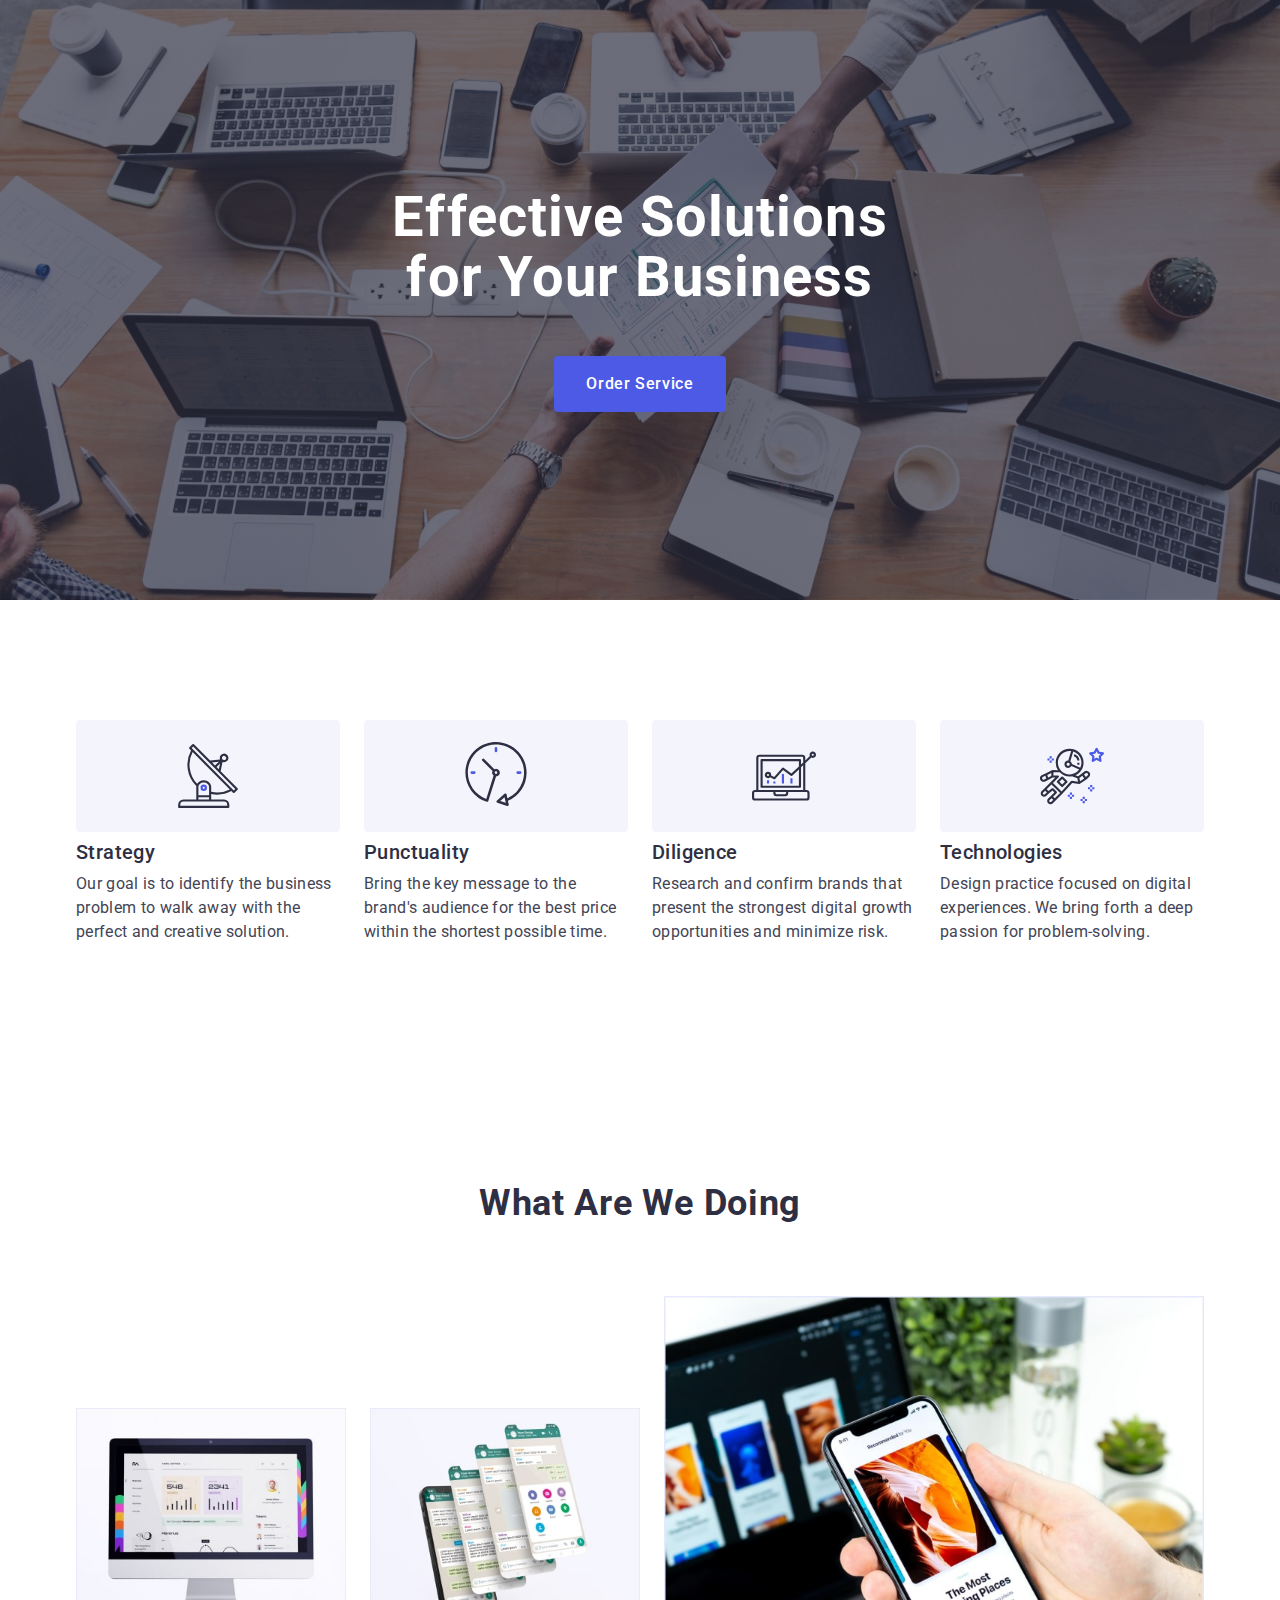
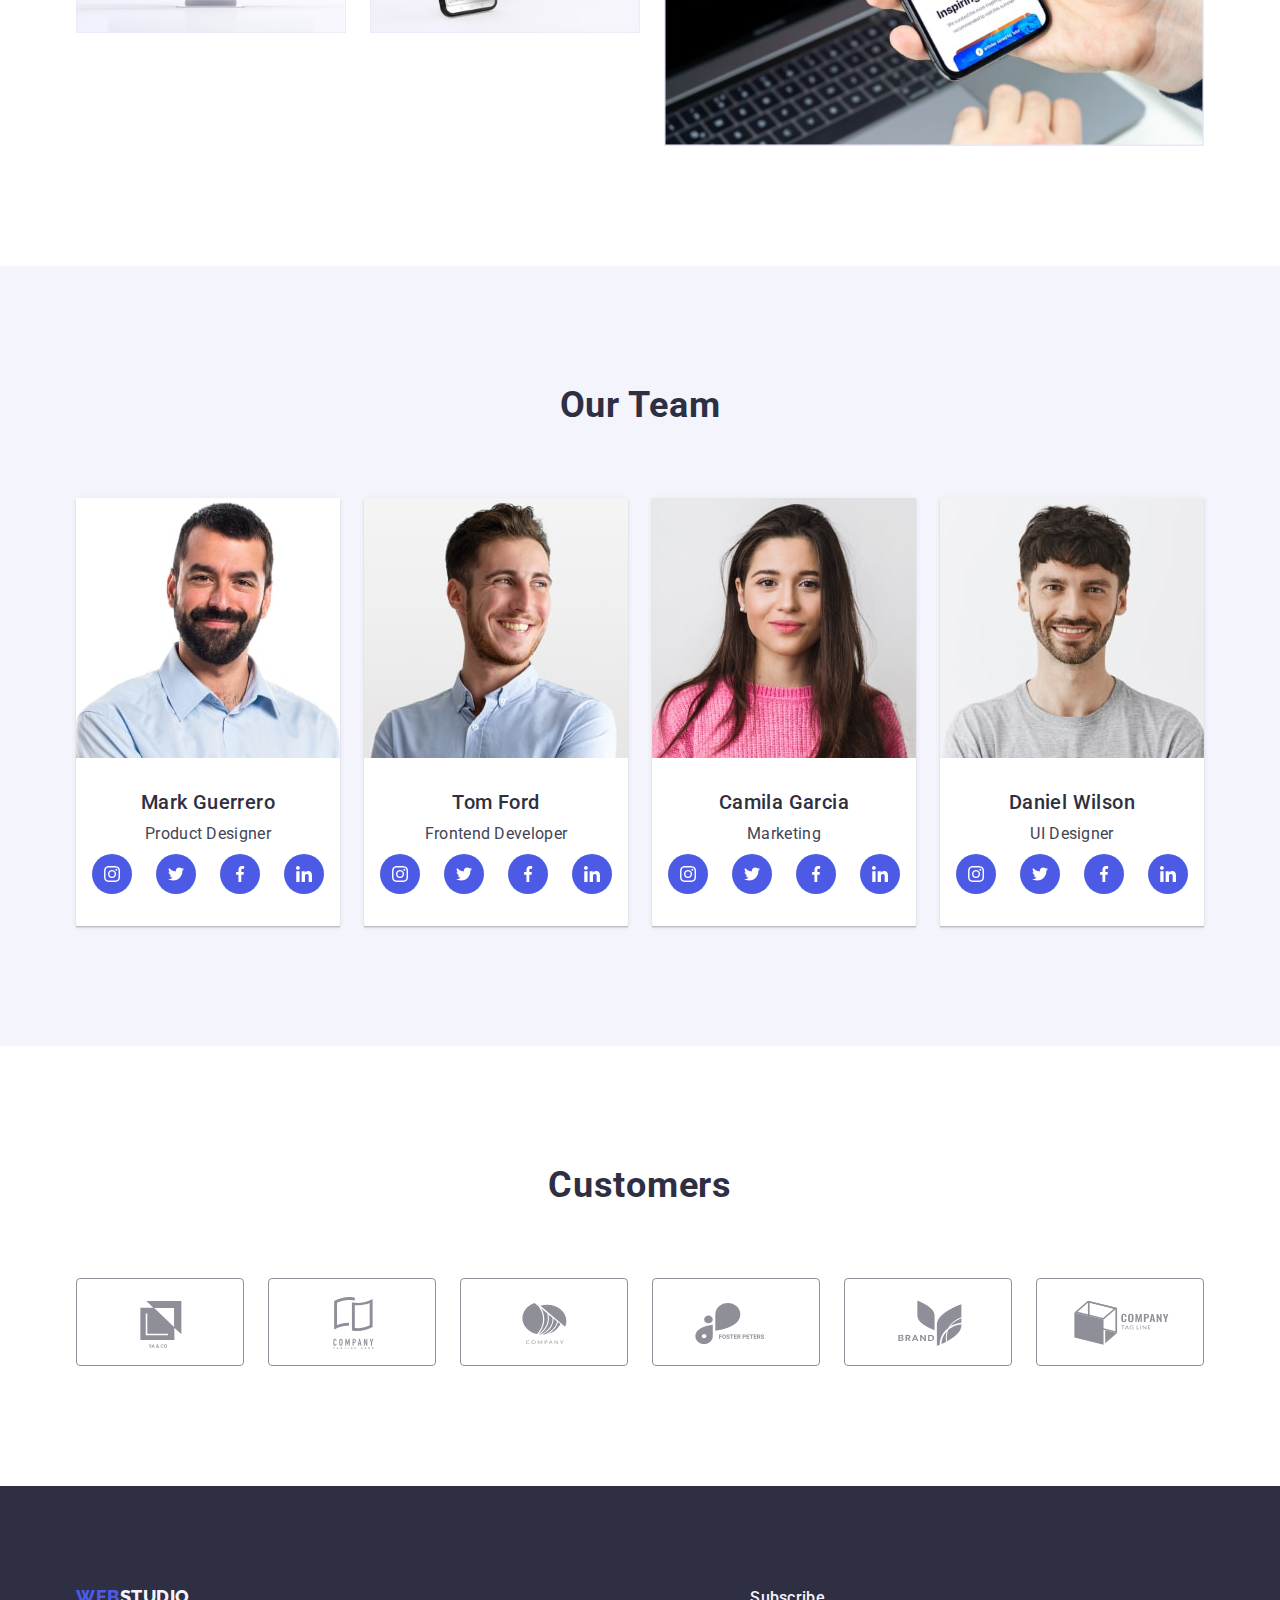
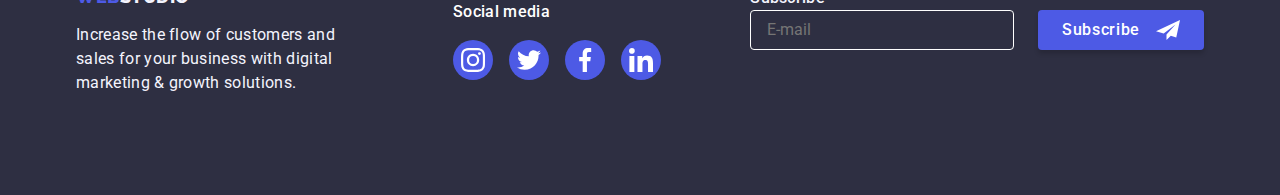
==== commit 1c6b35d6: "exept_header" ====
--- a/index.html
+++ b/index.html
@@ -60,15 +60,15 @@
       </div>
     </header> -->
     <main>
-      <!-- <section class="hero">
+      <section class="hero">
         <div class="container hero-container">
           <h1 class="hero-title">Effective Solutions for Your Business</h1>
           <button type="button" class="hero-button button" data-modal-open>
             Order Service
           </button>
         </div>
-      </section> -->
-      <!-- <section class="benefits section">
+      </section>
+      <section class="benefits section">
         <div class="container container-benefits">
           <h2 hidden class="benefits-title title">Benefits</h2>
           <ul class="benefits-list list benefits-container">
@@ -125,14 +125,15 @@
             </li>
           </ul>
         </div>
-      </section> -->
-      <!-- <section class="service section">
+      </section>
+      <section class="service section">
         <div class="container">
           <h2 class="service-title title">What are we doing</h2>
           <ul class="service-list list service-container">
             <li class="service-item item">
               <img
                 class="service-image"
+                srcset="./images/img1-1@2x.jpg 2x"
                 src="./images/img1-1.jpg"
                 alt="statistics on the monitor"
                 width="360"
@@ -142,6 +143,7 @@
             <li class="service-item item">
               <img
                 class="service-image"
+                srcset="./images/img1-2@2x.jpg 2x"
                 src="./images/img1-2.jpg"
                 alt="chat on the phone"
                 width="360"
@@ -152,6 +154,7 @@
               <img
                 class="service-image"
                 src="./images/img1-3.jpg"
+                srcset="./images/img1-3@2x.jpg"
                 alt="phone and laptop"
                 width="360"
                 height="300"
@@ -159,7 +162,7 @@
             </li>
           </ul>
         </div>
-      </section> -->
+      </section>
       <section class="team section">
         <div class="container container-mini">
           <h2 class="team-title title">Our Team</h2>
@@ -167,6 +170,7 @@
             <li class="team-item item">
               <img
                 class="team-image"
+                srcset="./images/img-2-1@2x.jpg 2x"
                 src="./images/img-2-1.jpg"
                 alt="portrait of the Product Designer"
                 width="264"
@@ -210,6 +214,7 @@
             <li class="team-item item">
               <img
                 class="team-image"
+                srcset="./images/img-2-2@2x.jpg 2x"
                 src="./images/img-2-2.jpg"
                 alt="portrait of the Frontend Developer"
                 width="264"
@@ -253,6 +258,7 @@
             <li class="team-item item">
               <img
                 class="team-image"
+                srcset="./images/img2-3@2x.jpg 2x"
                 src="./images/img2-3.jpg"
                 alt="portrait of marketing worker"
                 width="264"
@@ -296,6 +302,7 @@
             <li class="team-item item">
               <img
                 class="team-image"
+                srcset="images/img2-4@2x.jpg 2x"
                 src="./images/img2-4.jpg"
                 alt="portrait of the UI Designer"
                 width="264"
--- a/css/styles.css
+++ b/css/styles.css
@@ -49,10 +49,7 @@
   width: 100%;
   padding-left: 15px;
   padding-right: 15px;
-  margin-top: 0;
-  margin-bottom: 0;
-  margin-left: auto;
-  margin-right: auto;
+  margin: 0 auto;
 }
 img {
   display: block;
@@ -203,26 +200,31 @@
 /*---------------- hero -----------------*/
 
 .hero {
-  padding: 188px 0;
+  padding: 112px 0;
+  margin: 0 auto;
+  text-align: center;
+  background-color: var(--dark);
+  background-image: var(--hero-background), url(../images/hero-bg.mob.jpg);
+  background-position: center;
+  background-size: cover;
+}
+
+@media (min-device-pixel-ratio: 2),
+  (min-resolution: 192dpi),
+  (min-resolution: 2dppx) {
+  .hero {
+    background-image: var(--hero-background), url(../images/hero-bg.mob@2x.jpg);
+  }
+}
+
+.hero-title {
+  max-width: 320px;
   margin-left: auto;
   margin-right: auto;
-  text-align: center;
-  max-width: 1440px;
-  height: 600px;
-  background-color: var(--dark);
-  background-image: var(--hero-background), url(../images/hero-bg.jpg);
-  background-position: center;
-  background-size: cover;
-}
-
-.hero-title {
-  max-width: 496px;
-  margin-left: auto;
-  margin-right: auto;
-  margin-bottom: 48px;
-
-  font-size: 56px;
-  line-height: 1.07;
+  margin-bottom: 72px;
+
+  font-size: 36px;
+  line-height: 1.1;
   letter-spacing: 0.02em;
   color: var(--white-background);
 }
@@ -247,11 +249,7 @@
 /* ----------------- benefits-----------*/
 
 .benefits-list {
-  /* display: flex;
-  flex-wrap: wrap;
-  align-items: center; */
   /* gap: 24px; */
-  gap: 72px;
 }
 
 .benefits-wrap {
@@ -272,12 +270,14 @@
 
 .benefits-subtitle {
   margin-bottom: 8px;
+  text-align: center;
   font-weight: 700;
   font-size: 36px;
   line-height: 1.1;
 }
 .benefits-item {
-  width: 264px;
+  margin-bottom: 72px;
+  /* width: 264px; */
 }
 
 .benefits-text {
@@ -900,6 +900,19 @@
   .container {
     width: 428px;
   }
+
+  .hero {
+    background-image: var(--hero-background), url(../images/hero-bg.tab.jpg);
+  }
+
+  @media (min-device-pixel-ratio: 2),
+    (min-resolution: 192dpi),
+    (min-resolution: 2dppx) {
+    .hero {
+      background-image: var(--hero-background),
+        url(../images/hero-bg.tab@2x.jpg);
+    }
+  }
 }
 
 /* ------------- max-width: 767px --------- */
@@ -956,6 +969,50 @@
   .container {
     width: 768px;
   }
+
+  /* ------------- HERO ------------- */
+
+  .hero {
+    background-image: var(--hero-background), url(../images/hero-bg.jpg);
+  }
+
+  @media (min-device-pixel-ratio: 2),
+    (min-resolution: 192dpi),
+    (min-resolution: 2dppx) {
+    .hero {
+      background-image: var(--hero-background), url(../images/hero-bg@2x.jpg);
+    }
+  }
+
+  .hero-title {
+    max-width: 496px;
+    font-size: 56px;
+    line-height: 1.07;
+    margin-bottom: 36px;
+  }
+
+  /* ------------- HERO ------------- */
+
+  /* ------------- BENEFITS --------- */
+
+  .benefits-list {
+    display: flex;
+    flex-wrap: wrap;
+    justify-content: center;
+    row-gap: 72px;
+    column-gap: 24px;
+  }
+
+  .benefits-item {
+    margin: 0;
+    flex-basis: calc(100% / 2 - 24px);
+  }
+
+  .benefits-subtitle {
+    text-align: left;
+  }
+
+  /* ------------- BENEFITS --------- */
 
   /* ------------ TEAM ---------- */
 
@@ -1014,12 +1071,68 @@
 
 /* --------------- min-width: 768px -------- */
 
+@media screen and (max-width: 1157px) {
+  .service {
+    display: none;
+  }
+}
+
 /* --------------  min-width: 1158px--------- */
 
 @media screen and (min-width: 1158px) {
   .container {
     width: 1158px;
   }
+
+  .section {
+    padding: 120px 0;
+  }
+
+  /* ------------- HERO ------------- */
+
+  .hero {
+    max-width: 1440px;
+    padding: 188px 0;
+  }
+  .hero-title {
+    margin-bottom: 48px;
+  }
+
+  /* ------------- HERO ------------- */
+
+  /* ------------- BENEFITS --------- */
+
+  .benefits-list {
+    flex-wrap: nowrap;
+    gap: 24px;
+  }
+
+  .benefits-item {
+    flex-basis: calc((100% - 72px) / 4);
+    /* width: 264px; */
+  }
+
+  .benefits-subtitle {
+    font-weight: 500;
+    font-size: 20px;
+    line-height: 1.2;
+  }
+
+  .benefits-text {
+    font-weight: 400;
+  }
+
+  .benefits-wrap {
+    display: flex;
+    align-items: center;
+    justify-content: center;
+    height: 112px;
+    margin-bottom: 8px;
+    background-color: var(--light);
+    border-radius: 4px;
+  }
+
+  /* ------------- BENEFITS --------- */
 
   /* ----------- TEAM -------------- */
 
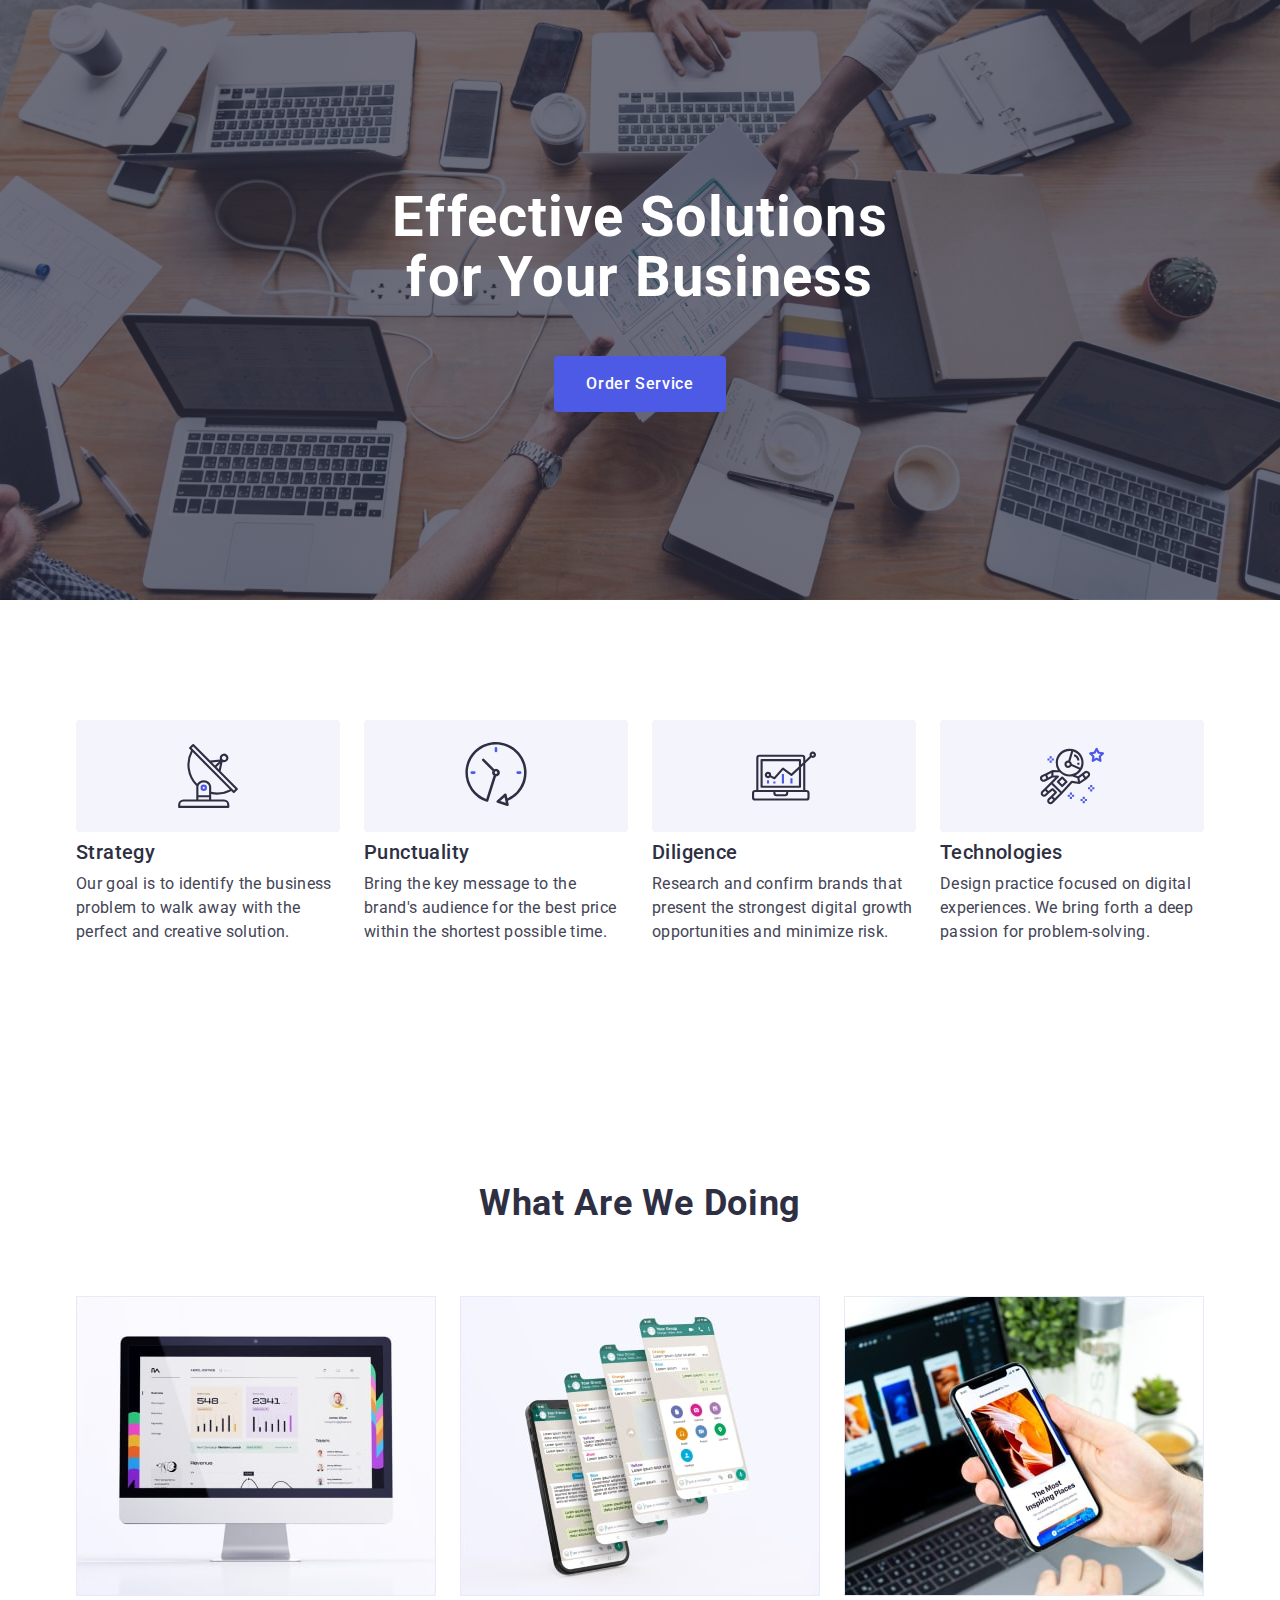
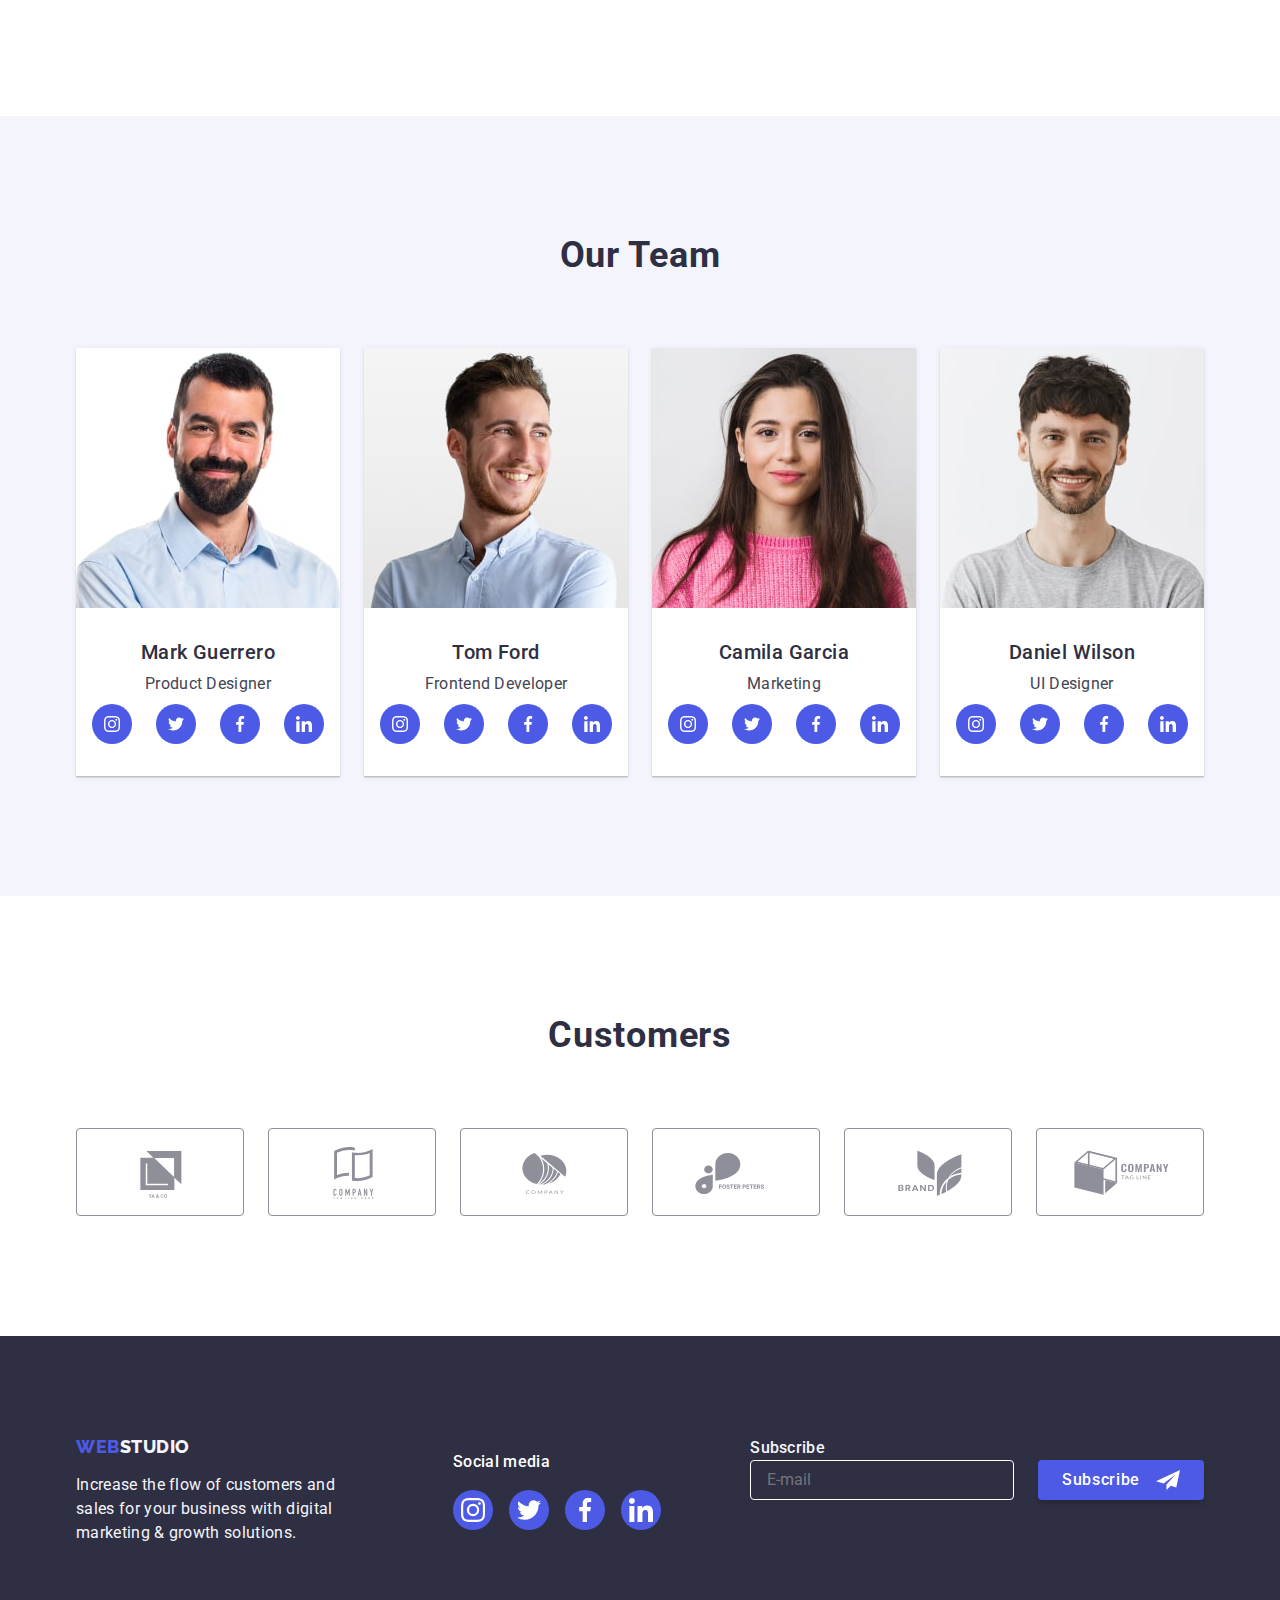
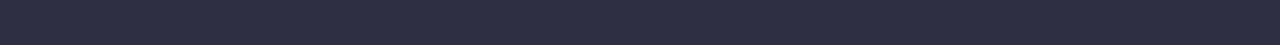
==== commit a184e9e7: "exept-header/" ====
--- a/index.html
+++ b/index.html
@@ -153,8 +153,8 @@
             <li class="service-item item">
               <img
                 class="service-image"
+                srcset="./images/img1-3@2x.jpg 2x"
                 src="./images/img1-3.jpg"
-                srcset="./images/img1-3@2x.jpg"
                 alt="phone and laptop"
                 width="360"
                 height="300"
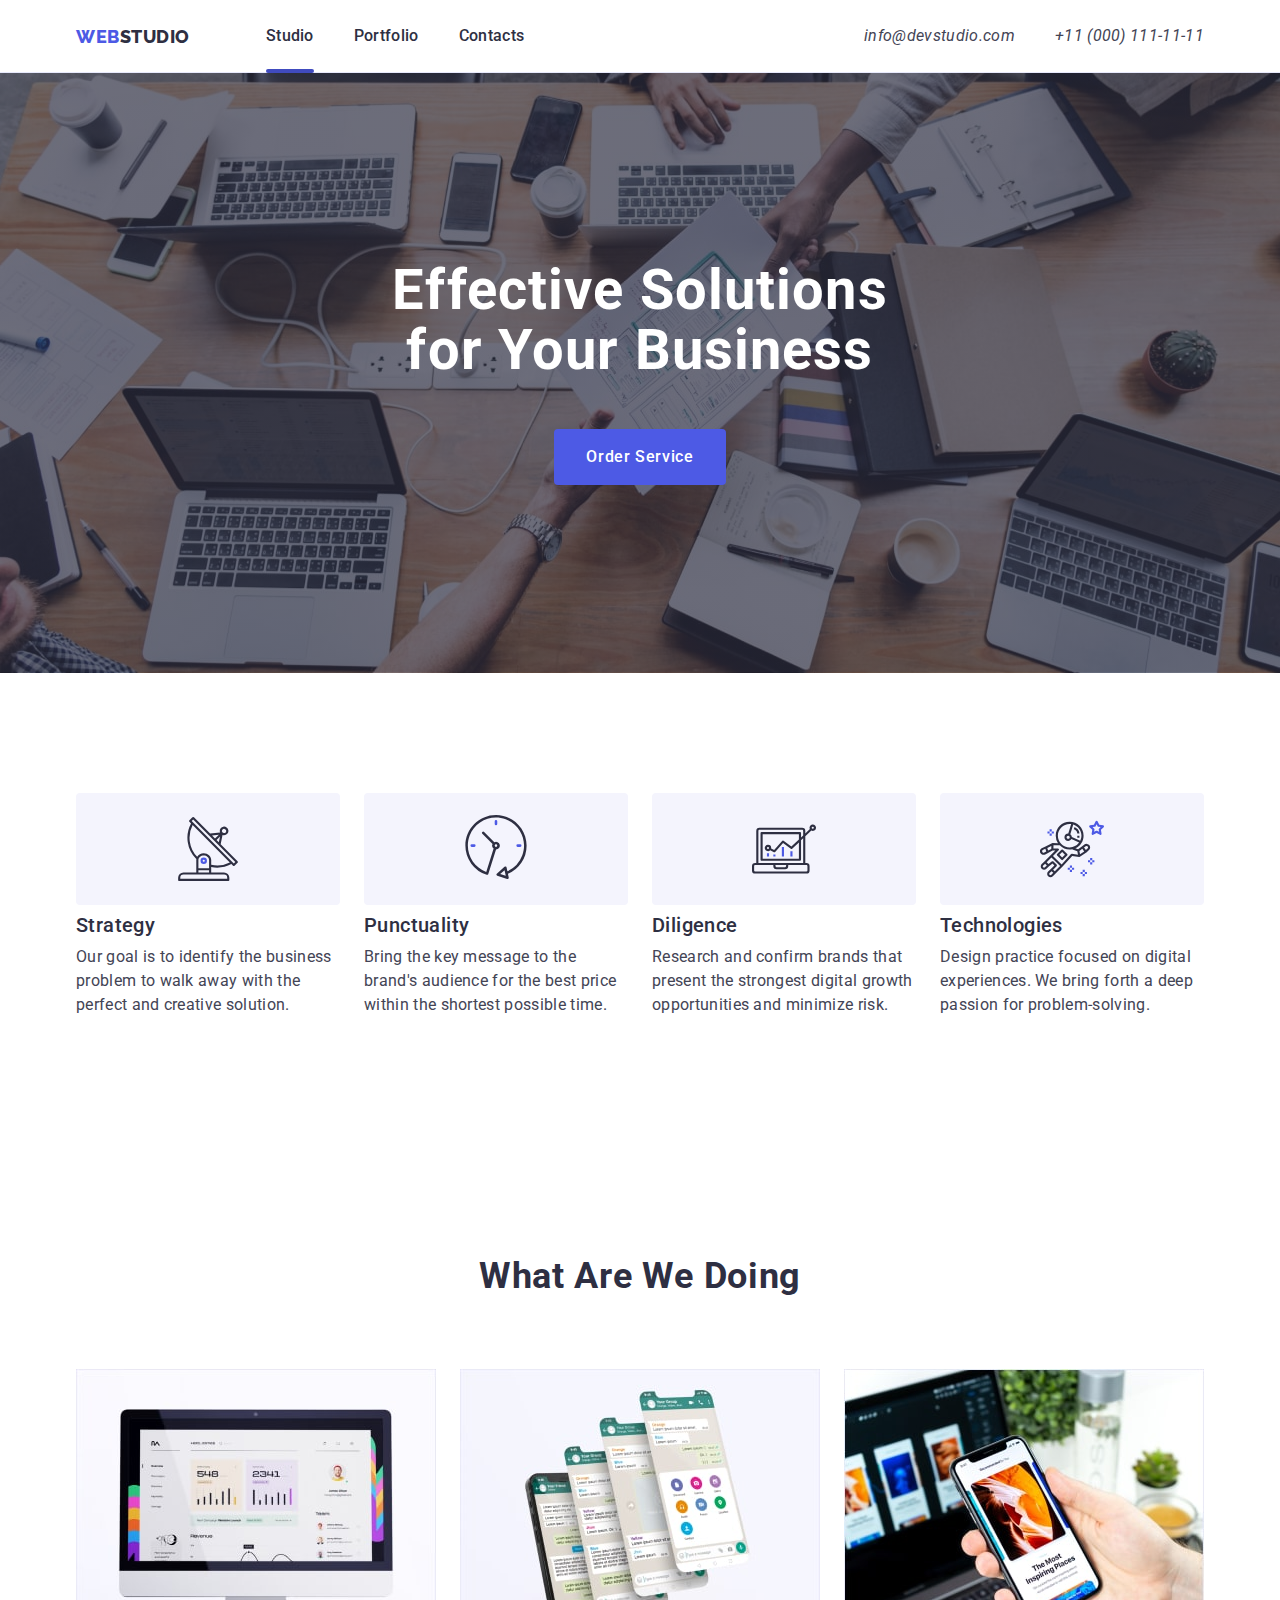
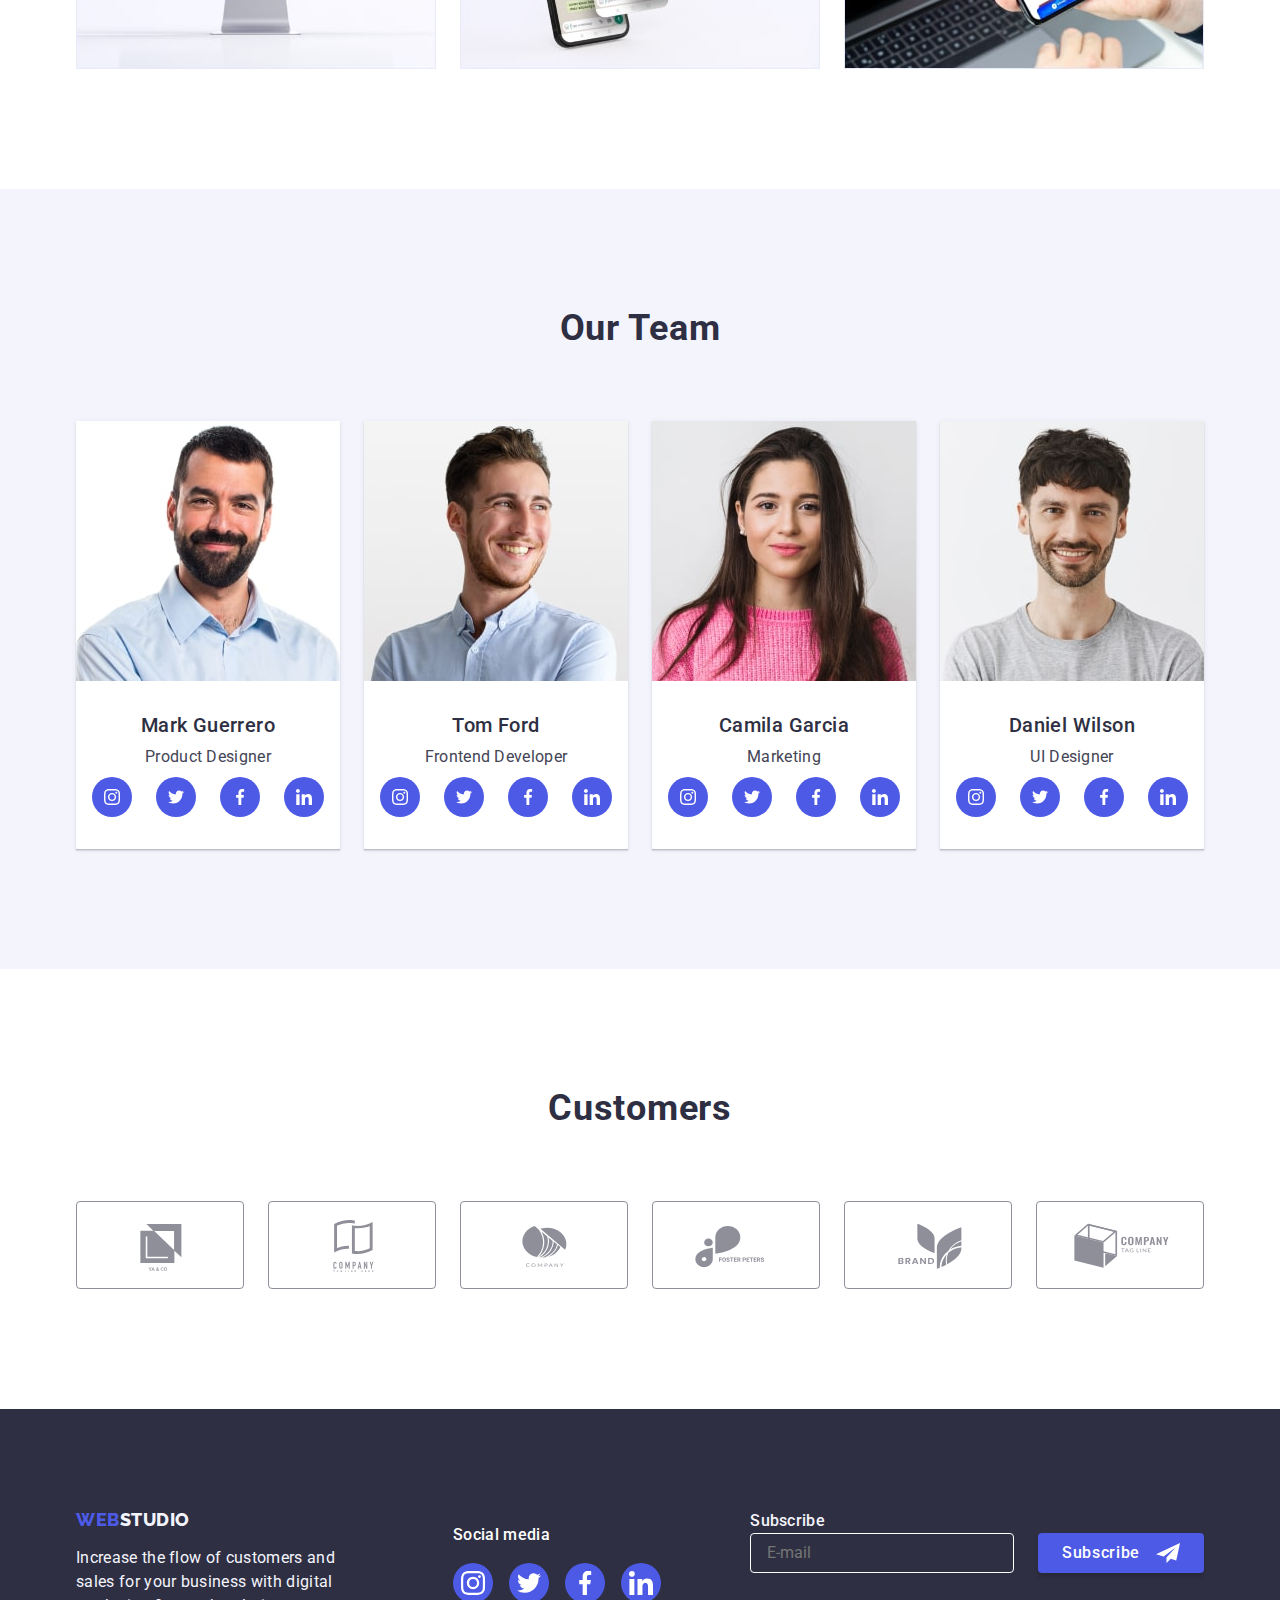
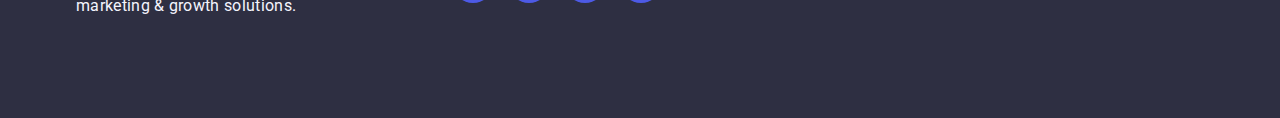
==== commit 07843d65: "friday" ====
--- a/index.html
+++ b/index.html
@@ -19,7 +19,8 @@
   </head>
 
   <body>
-    <!-- <header class="header">
+    <!-- ==================== HEADER ================= -->
+    <header class="header">
       <div class="container header-container">
         <nav class="header-navigation">
           <a class="logo-web link" href="./index.html"
@@ -57,9 +58,95 @@
             </li>
           </ul>
         </address>
+        <button type="button" data-menu-open class="menu-open-btn">
+          <svg class="icon-mob-mnu" wight="32px" height="22px">
+            <use href="./images/icons.svg#icon-charm_menu-hamburger-1"></use>
+          </svg>
+        </button>
       </div>
-    </header> -->
+      <!-- ==================== HEADER ================= -->
+      <!-- ============== MOB-MENU=============== -->
+      <div class="mob-menu is-hidden" data-menu>
+        <div class="mob-menu-top">
+          <button type="button" data-menu-close class="menu-close-btn">
+          <svg class="mod-icon" width="8" height="8">
+            <use href="./images/icons.svg#icon-close-modal"></use>
+          </svg>
+        </button>
+        <nav class="header-navigation">
+            <ul class="mob-menu-list list">
+              <li class="mob-menu-item item">
+                <a
+                  class="mob-menu-link menu-link link current"
+                  href="./index.html"
+                  >Studio</a
+                >
+              </li>
+              <li class="mob-menu-item item">
+                <a class="mob-menu-link menu-link link" href="./portfolio.html"
+                  >Portfolio</a
+                >
+              </li>
+              <li class="mob-menu-item item">
+                <a class="mob-menu-link menu-link link" href="">Contacts</a>
+              </li>
+            </ul>
+          </nav>
+        </div>
+          <div class="mob-menu-information">
+            <ul class="mob-menu-information-list list">
+              <li class="item mob-menu-information-item">
+                <a
+                  class="mob-menu-link-phone contact-link link"
+                  href="tel:+110001111111"
+                  >+11 (000) 111-11-11</a
+                >
+              </li>
+              <li class="item mob-menu-information-item">
+                <a
+                  class="mob-menu-adress contact-link link"
+                  href="mailto:info@devstudio.com"
+                  >info@devstudio.com</a
+                >
+              </li>
+            </ul>
+            <ul class="menu-soc-list list">
+              <li class="menu-soc-item item">
+                <a href="" class="menu-soc-link link">
+                  <svg class="team-soc-icon" width="24" height="24">
+                    <use href="./images/icons.svg#icon-instagram"></use>
+                  </svg>
+                </a>
+              </li>
+              <li class="menu-soc-item item">
+                <a href="" class="menu-soc-link link">
+                  <svg class="team-soc-icon" width="24" height="24">
+                    <use href="./images/icons.svg#icon-twitter"></use>
+                  </svg>
+                </a>
+              </li>
+              <li class="menu-soc-item item">
+                <a href="" class="menu-soc-link link">
+                  <svg class="team-soc-icon" width="24" height="24">
+                    <use href="./images/icons.svg#icon-facebook"></use>
+                  </svg>
+                </a>
+              </li>
+              <li class="menu-soc-item item">
+                <a href="" class="menu-soc-link link">
+                  <svg class="team-soc-icon" width="24" height="24">
+                    <use href="./images/icons.svg#icon-linkedin"></use>
+                  </svg>
+                </a>
+              </li>
+            </ul>
+          </div>
+        </div>
+      </div>
+      <!-- ============== MOB-MENU=============== -->
+    </header>
     <main>
+      <!-- ============== HERO ================== -->
       <section class="hero">
         <div class="container hero-container">
           <h1 class="hero-title">Effective Solutions for Your Business</h1>
@@ -68,6 +155,8 @@
           </button>
         </div>
       </section>
+      <!-- ============== HERO ================== -->
+      <!-- ============== BENEFITS ================== -->
       <section class="benefits section">
         <div class="container container-benefits">
           <h2 hidden class="benefits-title title">Benefits</h2>
@@ -163,6 +252,8 @@
           </ul>
         </div>
       </section>
+      <!-- ============== BENEFITS ================== -->
+      <!-- ============== TEAM ================== -->
       <section class="team section">
         <div class="container container-mini">
           <h2 class="team-title title">Our Team</h2>
@@ -346,6 +437,8 @@
           </ul>
         </div>
       </section>
+      <!-- ============== TEAM ================== -->
+      <!-- ============== CUSTOMERS ================== -->
       <section class="section section-customers">
         <div class="container container-customers container-mini">
           <h2 class="title customers-title">Customers</h2>
@@ -395,7 +488,9 @@
           </ul>
         </div>
       </section>
+      <!-- ============== CUSTOMERS ================== -->
     </main>
+    <!-- ============== FOOTER ================== -->
     <footer class="footer">
       <div class="container">
         <div class="footer-wrap">
@@ -480,6 +575,8 @@
         </div>
       </div>
     </footer>
+    <!-- ============== FOOTER ================== -->
+    <!-- ============== BACKDROP ================== -->
     <div class="backdrop is-hidden" data-modal>
       <div class="modal">
         <button type="button" class="modal-btn" data-modal-close>
@@ -566,6 +663,8 @@
         </form>
       </div>
     </div>
+    <!-- ============== BACKDROP ================== -->
     <script src="./js/modal.js"></script>
+        <script src="./js/menu.js"></script>
   </body>
 </html>
--- a/css/styles.css
+++ b/css/styles.css
@@ -115,26 +115,13 @@
 .header-container {
   display: flex;
   align-items: center;
+  justify-content: space-between;
 }
 
 .header-navigation {
   display: flex;
+  justify-content: space-between;
   align-items: center;
-}
-
-.header-menu {
-  display: flex;
-  align-items: center;
-}
-
-.menu-item:not(:last-child) {
-  margin-right: 40px;
-}
-
-.header-information-list {
-  display: flex;
-  align-items: center;
-  gap: 40px;
 }
 
 .logo-web {
@@ -156,46 +143,157 @@
   color: var(--dark);
 }
 
-.header-link {
-  padding-top: 24px;
-  padding-bottom: 24px;
-  transition: color var(--transition-dur-and-func);
-}
-
-.menu-item {
-  position: relative;
-}
-
-.menu-link {
-  font-weight: 500;
-  line-height: 1.5;
+.menu-open-btn {
+  border: none;
+  background-color: inherit;
+  padding: 0;
+  margin: 0;
+}
+
+.icon-mob-mnu {
+  display: block;
+  width: 32px;
+
+  stroke: #2e2f42;
+  height: 22px;
+}
+
+.header-menu {
+  display: none;
+}
+
+.header-information-list {
+  display: none;
+}
+
+/* ---------------- MOB-MENU------------- */
+
+.mob-menu {
+  position: fixed;
+  display: flex;
+  flex-direction: column;
+  justify-content: space-between;
+  top: 0;
+  width: 100vw;
+  height: 100vh;
+  z-index: 100;
+  padding: 24px 24px 40px 40px;
+
+  background-color: var(--white-background);
+  box-shadow: 0px 2px 1px rgba(46, 47, 66, 0.08),
+    0px 1px 1px rgba(46, 47, 66, 0.16), 0px 1px 6px rgba(46, 47, 66, 0.08);
+  transition: opacity var(--transition-dur-and-func),
+    visibility var(--transition-dur-and-func);
+}
+.menu-close-btn {
+  display: block;
+  margin-left: auto;
+  margin-bottom: 24px;
+
+  width: 24px;
+  height: 24px;
+  background-color: var(--accent);
+  border: 1px solid rgba(0, 0, 0, 0.1);
+  border-radius: 50%;
+  cursor: pointer;
+
+  display: flex;
+  justify-content: center;
+  align-items: center;
+
+  transition: background-color var(--transition-dur-and-func);
+}
+
+.menu-close-btn:hover,
+.menu-close-btn:focus {
+  background-color: var(--pressed-state);
+}
+
+.mod-icon:hover,
+.mod-icon:focus {
+  fill: #ffffff;
+}
+
+.mob-menu-list {
+  margin-bottom: 40px;
+}
+
+.mob-menu-item:not(:last-child) {
+  margin-bottom: 40px;
+}
+
+.mob-menu-link {
+  font-weight: 700;
+  font-size: 36px;
+  line-height: 1.11;
   letter-spacing: 0.02em;
   color: var(--dark);
-}
-
-.current::after {
-  content: "";
-  position: absolute;
-  left: 0;
-  bottom: -25px;
+  transition: color var(--transition-dur-and-func);
+}
+
+.mob-menu-link:hover,
+.mob-menu-link:focus {
+  color: var(--pressed-state);
+}
+
+.mob-menu-information-list {
+  margin-bottom: 48px;
+}
+.mob-menu-information-item:not(:last-child) {
+  margin-bottom: 40px;
+}
+
+.mob-menu-link-phone {
+  font-weight: 700;
+  font-size: 36px;
+  line-height: 1.11;
+  letter-spacing: 0.02em;
+  color: var(--primary-brand);
+}
+
+.mob-menu-adress {
+  font-weight: 500;
+  font-size: 20px;
+  line-height: 1.2;
+  letter-spacing: 0.02em;
+  color: var(--text);
+  transition: color var(--transition-dur-and-func);
+}
+
+.mob-menu-adress:hover,
+.mob-menu-adress:focus {
+  color: var(--pressed-state);
+}
+
+.menu-soc-list {
+  display: flex;
+  gap: 56px;
+}
+
+.menu-soc-item {
+  width: 40px;
+  height: 40px;
+}
+
+.menu-soc-link {
   width: 100%;
-  height: 4px;
-  border-radius: 2px;
-  background-color: var(--pressed-state);
-}
-
-.menu-link:hover,
-.menu-link:focus,
-.contact-link:hover,
-.contact-link:focus {
-  color: var(--pressed-state);
-}
-
-.header-information {
-  margin-left: auto;
-
-  font-style: normal;
-}
+  height: 100%;
+  border-radius: 50%;
+  background-color: var(--primary-brand);
+  display: flex;
+  align-items: center;
+  justify-content: center;
+  transition: background-color var(--transition-dur-and-func);
+}
+
+.mob-menu.is-hidden {
+  opacity: 0;
+  visibility: hidden;
+  pointer-events: none;
+}
+
+/* ---------------- MOB-MENU------------- */
+
 /*------------------ HEADER -------------*/
 /*---------------- hero -----------------*/
 
@@ -248,10 +346,6 @@
 /*---------------- hero -----------------*/
 /* ----------------- benefits-----------*/
 
-.benefits-list {
-  /* gap: 24px; */
-}
-
 .benefits-wrap {
   display: flex;
   align-items: center;
@@ -380,9 +474,6 @@
 }
 /* -------------------Our Team---------------- */
 /* ------------------CUSTOMERS----------- */
-
-.section-customers {
-}
 
 .customers-title {
   margin-bottom: 72px;
@@ -694,9 +785,13 @@
   top: 50%;
   left: 50%;
   transform: translate(-50%, -50%) scale(1);
-  width: 408px;
-  min-height: 576px;
-  padding: 72px 24px 24px 24px;
+  width: 95%;
+  height: 95%;
+  max-height: 524px;
+  overflow: scroll;
+
+  padding: 72px 16px 24px 16px;
+
   margin: 0 auto;
   background-color: var(--modal-background);
   border-radius: 4px;
@@ -913,6 +1008,13 @@
         url(../images/hero-bg.tab@2x.jpg);
     }
   }
+
+  .modal {
+    max-width: 392px;
+    width: 100%;
+    max-height: 586px;
+    height: 100%;
+  }
 }
 
 /* ------------- max-width: 767px --------- */
@@ -969,6 +1071,75 @@
   .container {
     width: 768px;
   }
+
+  .modal {
+    max-width: 408px;
+    padding: 72px 24px 24px 24px;
+  }
+  /* ------------ HEADER ------------- */
+
+  .menu-open-btn {
+    display: none;
+  }
+
+  .header-menu {
+    display: flex;
+    align-items: center;
+  }
+
+  .menu-item:not(:last-child) {
+    margin-right: 40px;
+  }
+
+  .header-information-list {
+    display: flex;
+    flex-direction: column;
+    align-items: center;
+    gap: 12px;
+  }
+
+  .information-item {
+    font-weight: 400;
+    font-size: 12px;
+    line-height: 1.17;
+    letter-spacing: 0.04em;
+  }
+  .header-link {
+    padding-top: 24px;
+    padding-bottom: 24px;
+    transition: color var(--transition-dur-and-func);
+  }
+
+  .menu-item {
+    position: relative;
+  }
+
+  .menu-link {
+    font-weight: 500;
+    line-height: 1.5;
+    letter-spacing: 0.02em;
+    color: var(--dark);
+  }
+
+  .current::after {
+    content: "";
+    position: absolute;
+    left: 0;
+    bottom: -25px;
+    width: 100%;
+    height: 4px;
+    border-radius: 2px;
+    background-color: var(--pressed-state);
+  }
+
+  .menu-link:hover,
+  .menu-link:focus,
+  .contact-link:hover,
+  .contact-link:focus {
+    color: var(--pressed-state);
+  }
+
+  /* ------------ HEADER ------------- */
 
   /* ------------- HERO ------------- */
 
@@ -1087,6 +1258,18 @@
   .section {
     padding: 120px 0;
   }
+  /* ------------ HEADER ------------- */
+  .header-information-list {
+    flex-direction: row;
+    gap: 40px;
+  }
+
+  .information-item {
+    font-size: 16px;
+    line-height: 1.5;
+    letter-spacing: 0.02em;
+  }
+  /* ------------ HEADER ------------- */
 
   /* ------------- HERO ------------- */
 
